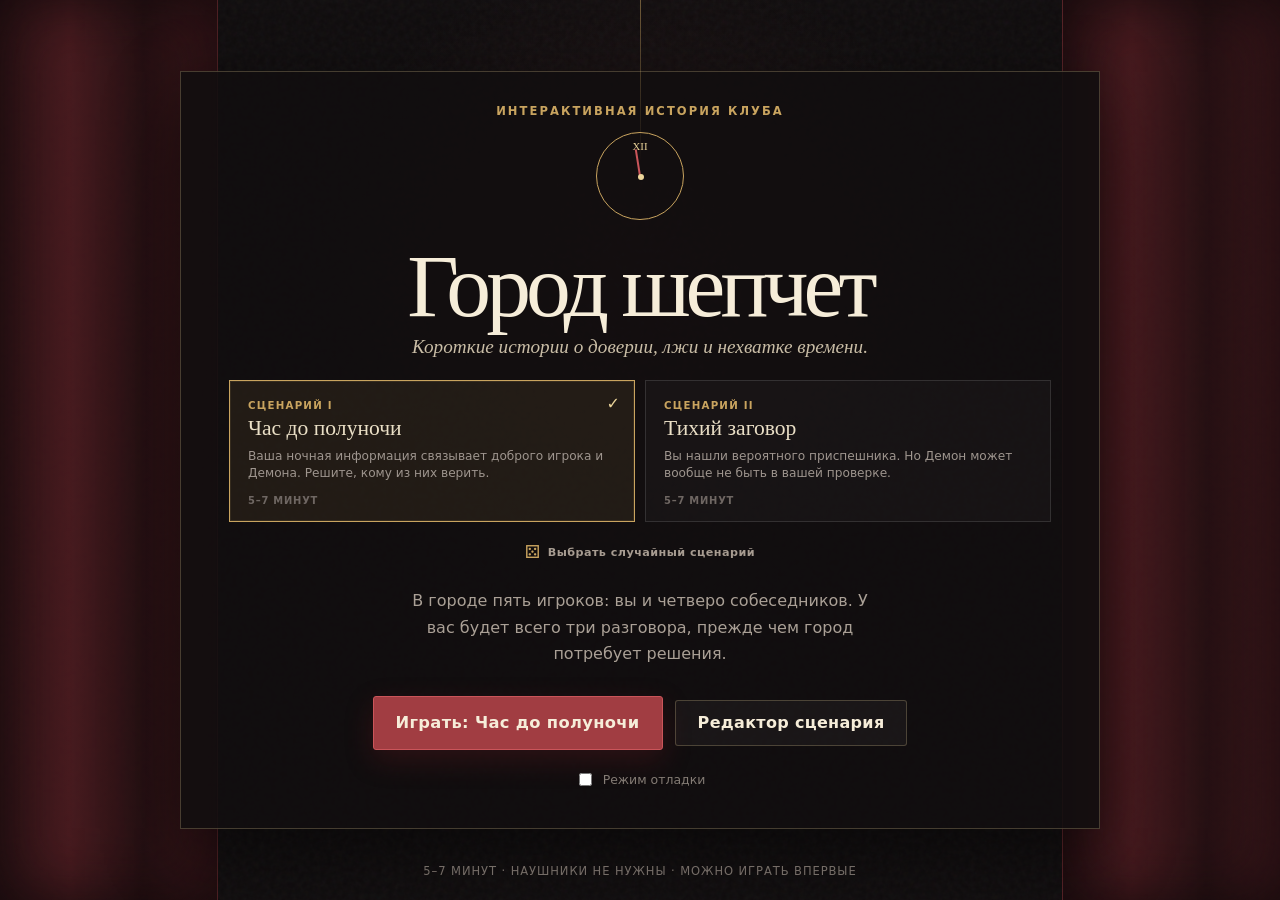
==== index.html @ f668a104 "Add files via upload" ====
<!doctype html>
<html lang="ru">
<head>
  <meta charset="utf-8">
  <meta name="viewport" content="width=device-width, initial-scale=1">
  <meta name="theme-color" content="#100d0e">
  <title>Город шепчет — интерактивные истории</title>
  <link rel="stylesheet" href="css/styles.css">
</head>
<body data-page="game">
  <main id="app" class="app-shell" aria-live="polite"></main>

  <script src="scenarios/demo.js"></script>
  <script src="scenarios/second.js"></script>
  <script src="scenarios/library.js"></script>
  <script src="js/engine.js"></script>
  <script src="js/game.js"></script>
</body>
</html>
---- css/styles.css ----
:root {
  --night: #100d0e;
  --night-soft: #191416;
  --panel: #211a1b;
  --panel-light: #2b2222;
  --paper: #eadfc6;
  --paper-dim: #c9bda6;
  --ink: #f6edd9;
  --ink-dark: #211817;
  --red: #a13d42;
  --red-bright: #ca555a;
  --gold: #c9a45f;
  --gold-pale: #ecd59a;
  --line: rgba(236, 213, 154, 0.24);
  --shadow: 0 24px 70px rgba(0, 0, 0, 0.45);
  --serif: Georgia, "Times New Roman", serif;
  --sans: Inter, ui-sans-serif, system-ui, -apple-system, BlinkMacSystemFont, "Segoe UI", sans-serif;
}

* {
  box-sizing: border-box;
}

html {
  min-width: 320px;
  background: var(--night);
}

body {
  min-width: 320px;
  min-height: 100vh;
  margin: 0;
  color: var(--ink);
  background:
    radial-gradient(circle at 50% 32%, rgba(106, 48, 49, 0.18), transparent 38%),
    var(--night);
  font-family: var(--sans);
}

button,
input,
textarea,
select {
  font: inherit;
}

button,
a {
  -webkit-tap-highlight-color: transparent;
}

button:focus-visible,
a:focus-visible,
input:focus-visible,
textarea:focus-visible,
select:focus-visible {
  outline: 3px solid var(--gold-pale);
  outline-offset: 3px;
}

.is-hidden {
  display: none !important;
}

.app-shell,
.game-frame {
  min-height: 100vh;
  min-height: 100dvh;
}

.game-frame {
  position: relative;
  isolation: isolate;
  overflow: hidden;
}

.ambient-grain {
  position: fixed;
  inset: 0;
  z-index: -1;
  opacity: 0.12;
  pointer-events: none;
  background-image: url("data:image/svg+xml,%3Csvg viewBox='0 0 180 180' xmlns='http://www.w3.org/2000/svg'%3E%3Cfilter id='n'%3E%3CfeTurbulence type='fractalNoise' baseFrequency='.9' numOctaves='3' stitchTiles='stitch'/%3E%3C/filter%3E%3Crect width='100%25' height='100%25' filter='url(%23n)' opacity='.35'/%3E%3C/svg%3E");
}

.screen {
  min-height: 100vh;
  min-height: 100dvh;
  padding: clamp(24px, 4vw, 56px);
}

h1,
h2,
h3,
h4,
p,
blockquote {
  margin-top: 0;
}

h1,
h2,
h3 {
  font-family: var(--serif);
  font-weight: 500;
}

.eyebrow {
  margin-bottom: 10px;
  color: var(--gold);
  font-size: 0.72rem;
  font-weight: 800;
  letter-spacing: 0.18em;
  line-height: 1.35;
  text-transform: uppercase;
}

.button {
  display: inline-flex;
  min-height: 46px;
  align-items: center;
  justify-content: center;
  padding: 12px 22px;
  border: 1px solid transparent;
  border-radius: 3px;
  color: var(--ink);
  background: transparent;
  cursor: pointer;
  font-weight: 750;
  letter-spacing: 0.02em;
  text-align: center;
  text-decoration: none;
  transition: transform 150ms ease, background-color 150ms ease, border-color 150ms ease;
}

.button:hover {
  transform: translateY(-2px);
}

.button--primary {
  border-color: var(--red-bright);
  background: var(--red);
  box-shadow: 0 10px 28px rgba(112, 30, 35, 0.3);
}

.button--primary:hover {
  background: #b6474c;
}

.button--secondary {
  border-color: var(--line);
  background: rgba(255, 255, 255, 0.04);
}

.button--secondary:hover,
.button--quiet:hover {
  border-color: rgba(236, 213, 154, 0.55);
  background: rgba(255, 255, 255, 0.07);
}

.button--quiet {
  border-color: rgba(255, 255, 255, 0.1);
  color: var(--paper-dim);
}

.button--large {
  min-width: 210px;
  min-height: 54px;
  font-size: 1.02rem;
}

/* Start */

.start-screen {
  position: relative;
  display: grid;
  place-items: center;
  overflow: hidden;
  text-align: center;
}

.start-screen::before {
  position: absolute;
  top: 0;
  left: 50%;
  width: 1px;
  height: 18vh;
  background: linear-gradient(var(--gold), transparent);
  content: "";
  opacity: 0.5;
}

.curtain {
  position: absolute;
  top: 0;
  bottom: 0;
  width: min(17vw, 250px);
  z-index: -1;
  background: repeating-linear-gradient(90deg, #381519 0, #551e23 32%, #2b1114 66%, #46191e 100%);
  box-shadow: inset 0 0 60px #16090b;
  opacity: 0.8;
}

.curtain--left {
  left: 0;
  border-right: 1px solid rgba(202, 85, 90, 0.25);
}

.curtain--right {
  right: 0;
  border-left: 1px solid rgba(202, 85, 90, 0.25);
}

.start-card {
  width: min(920px, calc(100vw - 48px));
  padding: 32px 48px 38px;
  border: 1px solid var(--line);
  background: rgba(18, 14, 15, 0.88);
  box-shadow: var(--shadow);
}

.start-card h1 {
  margin-bottom: 10px;
  font-size: clamp(3rem, 7vw, 6.8rem);
  line-height: 0.9;
  letter-spacing: -0.055em;
}

.scenario-selector {
  display: grid;
  margin: 22px 0 20px;
  grid-template-columns: repeat(2, minmax(0, 1fr));
  gap: 10px;
  text-align: left;
}

.scenario-option {
  position: relative;
  min-height: 142px;
  padding: 17px 18px 15px;
  border: 1px solid rgba(255, 255, 255, 0.12);
  color: var(--paper);
  background: rgba(255, 255, 255, 0.025);
  cursor: pointer;
  text-align: left;
  transition: border-color 150ms ease, background-color 150ms ease, transform 150ms ease;
}

.scenario-option:hover {
  border-color: rgba(201, 164, 95, 0.65);
  transform: translateY(-2px);
}

.scenario-option.is-selected {
  border-color: var(--gold);
  background: rgba(201, 164, 95, 0.09);
  box-shadow: inset 0 0 0 1px rgba(201, 164, 95, 0.12);
}

.scenario-option.is-selected::after {
  position: absolute;
  top: 13px;
  right: 14px;
  color: var(--gold-pale);
  content: "✓";
}

.scenario-option.is-random::before {
  position: absolute;
  top: 14px;
  right: 38px;
  color: #a99a79;
  content: "случайно";
  font-size: 0.52rem;
  font-weight: 800;
  letter-spacing: 0.08em;
  text-transform: uppercase;
}

.scenario-option > span,
.scenario-option > strong,
.scenario-option > small {
  display: block;
}

.scenario-option > span {
  margin-bottom: 5px;
  color: var(--gold);
  font-size: 0.64rem;
  font-weight: 850;
  letter-spacing: 0.12em;
  text-transform: uppercase;
}

.scenario-option > strong {
  padding-right: 22px;
  font-family: var(--serif);
  font-size: 1.35rem;
  font-weight: 500;
}

.scenario-option > p {
  margin: 7px 0 12px;
  color: #9e958e;
  font-size: 0.76rem;
  line-height: 1.4;
}

.scenario-option > small {
  color: #6f6763;
  font-size: 0.62rem;
  font-weight: 750;
  letter-spacing: 0.08em;
  text-transform: uppercase;
}

.random-scenario-button {
  display: inline-flex;
  margin: -8px auto 18px;
  align-items: center;
  gap: 7px;
  padding: 8px 11px;
  border: 0;
  color: #a79c91;
  background: transparent;
  cursor: pointer;
  font-size: 0.7rem;
  font-weight: 750;
  letter-spacing: 0.04em;
}

.random-scenario-button:hover {
  color: var(--gold-pale);
}

.random-scenario-button span {
  color: var(--gold);
  font-size: 1.1rem;
}

.clock-sigil {
  position: relative;
  display: grid;
  width: 88px;
  height: 88px;
  margin: 12px auto 26px;
  border: 1px solid var(--gold);
  border-radius: 50%;
  place-items: center;
  color: var(--gold-pale);
  font-family: var(--serif);
}

.clock-sigil span {
  position: absolute;
  top: 7px;
  left: 50%;
  transform: translateX(-50%);
  font-size: 0.68rem;
}

.clock-sigil span:last-child {
  transform: translateX(-50%);
}

.clock-sigil i {
  position: absolute;
  bottom: 43px;
  left: calc(50% - 1px);
  width: 2px;
  height: 27px;
  background: var(--red-bright);
  transform: rotate(-9deg);
  transform-origin: bottom center;
}

.clock-sigil::after {
  position: absolute;
  top: 41px;
  left: 41px;
  width: 6px;
  height: 6px;
  border-radius: 50%;
  background: var(--gold-pale);
  content: "";
}

.start-subtitle {
  margin-bottom: 18px;
  color: var(--paper-dim);
  font-family: var(--serif);
  font-size: 1.2rem;
  font-style: italic;
}

.start-premise {
  max-width: 480px;
  margin: 0 auto 28px;
  color: #aaa096;
  line-height: 1.65;
}

.start-actions,
.ending-actions {
  display: flex;
  align-items: center;
  justify-content: center;
  gap: 12px;
}

.debug-toggle {
  display: inline-flex;
  margin-top: 20px;
  align-items: center;
  gap: 8px;
  color: #847c75;
  cursor: pointer;
  font-size: 0.78rem;
}

.debug-toggle input {
  accent-color: var(--red);
}

.booth-note {
  position: absolute;
  bottom: 22px;
  margin: 0;
  color: #756d67;
  font-size: 0.72rem;
  letter-spacing: 0.08em;
  text-transform: uppercase;
}

/* Role reveal */

.role-screen {
  display: grid;
  place-items: center;
  background:
    linear-gradient(rgba(11, 9, 10, 0.62), rgba(11, 9, 10, 0.92)),
    repeating-linear-gradient(90deg, transparent 0 63px, rgba(201, 164, 95, 0.04) 64px 65px);
}

.role-card {
  position: relative;
  width: min(700px, 100%);
  padding: 34px clamp(28px, 5vw, 72px) 40px;
  border: 1px solid rgba(201, 164, 95, 0.45);
  background: #181314;
  box-shadow: var(--shadow);
  text-align: center;
}

.role-card--visual {
  width: min(1120px, 100%);
  padding: 24px;
  text-align: left;
}

.role-card__layout {
  display: grid;
}

.role-card--visual .role-card__layout {
  grid-template-columns: minmax(340px, 0.9fr) minmax(430px, 1.1fr);
  align-items: center;
  gap: clamp(24px, 4vw, 54px);
}

.role-card__copy {
  text-align: center;
}

.night-vision {
  position: relative;
  height: min(64vh, 590px);
  min-height: 500px;
  overflow: hidden;
  border: 1px solid rgba(201, 164, 95, 0.38);
  background: #8f806d;
  box-shadow: inset 0 0 42px rgba(35, 23, 17, 0.28);
}

.night-vision::after {
  position: absolute;
  inset: 0;
  z-index: 1;
  background: linear-gradient(180deg, rgba(255, 239, 211, 0.06), transparent 48%, rgba(32, 21, 17, 0.3));
  content: "";
  pointer-events: none;
}

.night-hand {
  position: absolute;
  inset: 0;
  width: 100%;
  height: 100%;
  object-fit: cover;
  object-position: center center;
  filter: saturate(0.92) contrast(1.02) brightness(1.03);
}

.shown-token {
  position: absolute;
  top: 64%;
  left: 65%;
  z-index: 3;
  display: grid;
  width: 122px;
  height: 122px;
  border: 4px solid #c8b796;
  border-radius: 50%;
  place-items: center;
  background: #d9cfb9;
  box-shadow: 0 12px 28px rgba(38, 21, 14, 0.46), 0 0 18px rgba(255, 239, 199, 0.18);
  transform: translate(-50%, -50%) rotate(-7deg);
}

.shown-token img {
  width: 94px;
  height: 94px;
  object-fit: contain;
}

.shown-token span {
  position: absolute;
  bottom: -30px;
  padding: 4px 9px;
  color: var(--gold-pale);
  background: rgba(3, 6, 9, 0.9);
  font-family: var(--serif);
  font-size: 0.78rem;
  white-space: nowrap;
}

.night-name-tags {
  position: absolute;
  right: 22px;
  bottom: 54px;
  left: 22px;
  z-index: 3;
  display: flex;
  align-items: center;
  justify-content: center;
  gap: 10px;
}

.night-name-tags span {
  min-width: 88px;
  padding: 8px 12px;
  border: 1px solid rgba(236, 213, 154, 0.52);
  color: white;
  background: rgba(4, 6, 9, 0.82);
  font-family: var(--serif);
  text-align: center;
}

.night-name-tags i {
  color: var(--red-bright);
  font-family: var(--serif);
  font-size: 1.35rem;
  font-style: normal;
}

.night-vision > p {
  position: absolute;
  right: 18px;
  bottom: 10px;
  left: 18px;
  z-index: 3;
  margin: 0;
  color: #8797a1;
  font-family: var(--serif);
  font-size: 0.75rem;
  font-style: italic;
  text-align: center;
}

.asset-credit {
  display: block;
  margin-top: 12px;
  color: #5f5b59;
  font-size: 0.58rem;
  letter-spacing: 0.04em;
  text-align: right;
}

.role-card::before,
.role-card::after {
  position: absolute;
  width: 46px;
  height: 46px;
  border-color: var(--gold);
  content: "";
  opacity: 0.65;
}

.role-card::before {
  top: 12px;
  left: 12px;
  border-top: 1px solid;
  border-left: 1px solid;
}

.role-card::after {
  right: 12px;
  bottom: 12px;
  border-right: 1px solid;
  border-bottom: 1px solid;
}

.role-icon {
  display: grid;
  width: 66px;
  height: 66px;
  margin: 0 auto 10px;
  border: 1px solid var(--gold);
  border-radius: 50%;
  place-items: center;
  color: var(--gold-pale);
  font-size: 2rem;
}

.role-icon img {
  width: 54px;
  height: 54px;
  object-fit: contain;
}

.role-prefix {
  margin: 0;
  color: #8f8580;
  font-size: 0.78rem;
  letter-spacing: 0.12em;
  text-transform: uppercase;
}

.role-card h1 {
  margin-bottom: 8px;
  font-size: clamp(2.8rem, 7vw, 5.4rem);
  line-height: 1;
}

.role-card--visual h1 {
  font-size: clamp(2.6rem, 4vw, 4.2rem);
}

.role-card--visual .role-description {
  font-size: 0.9rem;
}

.role-card--visual .night-information {
  padding: 16px 18px;
}

.team-badge {
  display: inline-block;
  margin-bottom: 16px;
  padding: 4px 12px;
  border: 1px solid rgba(94, 151, 181, 0.55);
  border-radius: 99px;
  color: #a9d7ef;
  font-size: 0.72rem;
  font-weight: 800;
  letter-spacing: 0.1em;
  text-transform: uppercase;
}

.role-description {
  max-width: 530px;
  margin: 0 auto 22px;
  color: var(--paper-dim);
  line-height: 1.55;
}

.night-information {
  margin: 0 auto 26px;
  padding: 20px 24px;
  border: 1px solid var(--line);
  background: rgba(234, 223, 198, 0.05);
}

.night-information > p:not(.eyebrow) {
  margin-bottom: 14px;
  font-family: var(--serif);
  font-size: 1.12rem;
}

.suspect-pair {
  display: flex;
  align-items: center;
  justify-content: center;
  gap: 15px;
}

.suspect-pair span {
  min-width: 120px;
  padding: 9px 16px;
  border-bottom: 1px solid var(--red-bright);
  color: white;
  font-family: var(--serif);
  font-size: 1.35rem;
}

.suspect-pair b {
  color: #736a64;
  font-size: 0.72rem;
  font-weight: 600;
  text-transform: uppercase;
}

.night-information small {
  display: block;
  margin-top: 16px;
  color: #8f8580;
  line-height: 1.4;
}

/* Portraits */

.portrait-frame {
  position: relative;
  display: block;
  overflow: hidden;
  border: 1px solid rgba(236, 213, 154, 0.35);
  background: #302426;
  box-shadow: 0 16px 36px rgba(0, 0, 0, 0.34);
}

.portrait-frame img,
.portrait-fallback {
  position: absolute;
  inset: 0;
  width: 100%;
  height: 100%;
}

.portrait-frame img {
  z-index: 1;
  object-fit: cover;
  transition: opacity 180ms ease;
}

.portrait-frame img.is-broken {
  display: none;
}

.portrait-fallback {
  display: grid;
  place-items: center;
  color: var(--gold-pale);
  font-family: var(--serif);
  font-size: 2rem;
}

/* Town */

.town-screen {
  display: flex;
  max-width: 1440px;
  margin: 0 auto;
  flex-direction: column;
  padding-top: 28px;
  padding-bottom: 22px;
}

.town-header {
  display: flex;
  min-height: 72px;
  align-items: flex-start;
  justify-content: space-between;
}

.town-header h1 {
  margin: 0;
  font-size: clamp(2rem, 4vw, 3.7rem);
  line-height: 1;
}

.conversation-counter {
  display: flex;
  align-items: center;
  gap: 10px;
  color: var(--paper-dim);
}

.conversation-counter strong {
  color: var(--gold-pale);
  font-family: var(--serif);
  font-size: 3.2rem;
  font-weight: 400;
  line-height: 1;
}

.conversation-counter span {
  font-size: 0.72rem;
  font-weight: 700;
  letter-spacing: 0.08em;
  line-height: 1.35;
  text-transform: uppercase;
}

.town-stage {
  position: relative;
  width: min(1120px, 100%);
  height: min(67vh, 570px);
  min-height: 490px;
  margin: 4px auto 0;
}

.town-table {
  position: absolute;
  top: 50%;
  left: 50%;
  display: grid;
  width: min(46vw, 500px);
  height: 210px;
  border: 2px solid rgba(201, 164, 95, 0.28);
  border-radius: 50%;
  place-items: center;
  background: #281b1c;
  box-shadow: inset 0 0 70px rgba(0, 0, 0, 0.68), 0 32px 50px rgba(0, 0, 0, 0.35);
  transform: translate(-50%, -44%);
}

.town-table::after {
  position: absolute;
  inset: 18px;
  border: 1px solid rgba(201, 164, 95, 0.15);
  border-radius: inherit;
  content: "";
}

.town-table > span {
  transform: translateY(-28px);
  color: rgba(236, 213, 154, 0.32);
  font-family: var(--serif);
  font-style: italic;
}

.town-player-seat {
  position: absolute;
  bottom: 17px;
  left: 50%;
  z-index: 2;
  display: flex;
  align-items: center;
  gap: 8px;
  padding: 6px 10px 6px 7px;
  border: 1px solid rgba(201, 164, 95, 0.32);
  border-radius: 999px;
  color: var(--paper);
  background: #1a1314;
  box-shadow: 0 6px 16px rgba(0, 0, 0, 0.28);
  transform: translateX(-50%);
}

.town-player-seat__icon {
  display: grid;
  width: 30px;
  height: 30px;
  flex: 0 0 30px;
  overflow: hidden;
  border-radius: 50%;
  place-items: center;
  background: #d8cfbb;
}

.town-player-seat__icon img {
  width: 26px;
  height: 26px;
  object-fit: contain;
}

.town-player-seat strong,
.town-player-seat small {
  display: block;
  white-space: nowrap;
}

.town-player-seat strong {
  font-family: var(--serif);
  font-size: 0.9rem;
  font-weight: 500;
}

.town-player-seat small {
  color: #9c9087;
  font-size: 0.56rem;
  letter-spacing: 0.05em;
  text-transform: uppercase;
}

.town-character {
  position: absolute;
  z-index: 2;
  display: flex;
  width: 250px;
  align-items: center;
  gap: 13px;
  padding: 9px;
  border: 1px solid transparent;
  border-radius: 4px;
  color: var(--ink);
  background: rgba(20, 15, 16, 0.86);
  cursor: pointer;
  text-align: left;
  transition: transform 150ms ease, border-color 150ms ease, background-color 150ms ease;
}

.town-character:hover {
  border-color: rgba(201, 164, 95, 0.58);
  background: #261c1e;
  transform: translateY(-4px);
}

.town-character--0 {
  top: 0;
  left: 50%;
  transform: translateX(-50%);
}

.town-character--0:hover {
  transform: translate(-50%, -4px);
}

.town-character--1 {
  top: 44%;
  left: 0;
  transform: translateY(-50%);
}

.town-character--1:hover {
  transform: translateY(calc(-50% - 4px));
}

.town-character--2 {
  top: 44%;
  right: 0;
  transform: translateY(-50%);
}

.town-character--2:hover {
  transform: translateY(calc(-50% - 4px));
}

.town-character--3 {
  bottom: 0;
  left: 50%;
  transform: translateX(-50%);
}

.town-character--3:hover {
  transform: translate(-50%, -4px);
}

.town-character:nth-of-type(n+5) {
  position: relative;
}

.portrait-frame--town {
  width: 82px;
  height: 92px;
  flex: 0 0 82px;
}

.town-character__copy {
  min-width: 0;
}

.town-character__copy strong,
.town-character__copy small,
.town-character__copy em {
  display: block;
}

.town-character__copy strong {
  margin-bottom: 4px;
  font-family: var(--serif);
  font-size: 1.45rem;
  font-weight: 500;
}

.town-character__copy small {
  overflow: hidden;
  margin-bottom: 9px;
  color: #a89e95;
  font-size: 0.72rem;
  line-height: 1.3;
  text-overflow: ellipsis;
  white-space: nowrap;
}

.spoken-status {
  color: #766d67;
  font-size: 0.66rem;
  font-style: normal;
  font-weight: 700;
  letter-spacing: 0.05em;
  text-transform: uppercase;
}

.spoken-status.is-spoken {
  color: var(--gold);
}

.choice-timer {
  position: absolute;
  top: 51%;
  left: 50%;
  z-index: 3;
  width: 190px;
  padding: 14px 16px;
  border: 1px solid rgba(201, 164, 95, 0.35);
  background: #161112;
  box-shadow: 0 12px 25px rgba(0, 0, 0, 0.38);
  transform: translate(-50%, -50%);
}

.choice-timer__top {
  display: flex;
  margin-bottom: 9px;
  align-items: baseline;
  justify-content: space-between;
}

.choice-timer__top span {
  color: #8e8580;
  font-size: 0.68rem;
  font-weight: 800;
  letter-spacing: 0.1em;
  text-transform: uppercase;
}

.choice-timer__top strong {
  color: var(--gold-pale);
  font-family: var(--serif);
  font-size: 2rem;
  font-weight: 400;
  line-height: 1;
}

.choice-timer__track {
  height: 3px;
  overflow: hidden;
  background: rgba(255, 255, 255, 0.1);
}

.choice-timer__track i {
  display: block;
  width: 100%;
  height: 100%;
  background: var(--gold);
}

.choice-timer.is-urgent {
  border-color: var(--red-bright);
  animation: urgent-pulse 700ms ease-in-out infinite alternate;
}

.choice-timer.is-urgent .choice-timer__top strong,
.choice-timer.is-urgent .choice-timer__top span {
  color: #ff8a8e;
}

.choice-timer.is-urgent .choice-timer__track i {
  background: var(--red-bright);
}

.town-hint {
  margin: 0;
  color: #756d67;
  font-size: 0.74rem;
  text-align: center;
}

/* Dialogue */

.dialogue-screen {
  display: flex;
  max-width: 1380px;
  margin: 0 auto;
  flex-direction: column;
}

.scene-header {
  display: flex;
  min-height: 44px;
  align-items: center;
  justify-content: space-between;
  border-bottom: 1px solid var(--line);
}

.scene-header .eyebrow {
  margin: 0;
}

.scene-location {
  color: #7c736d;
  font-family: var(--serif);
  font-size: 0.9rem;
  font-style: italic;
}

.dialogue-layout {
  display: grid;
  min-height: calc(100vh - 140px);
  min-height: calc(100dvh - 140px);
  grid-template-columns: minmax(320px, 0.85fr) minmax(480px, 1.15fr);
  align-items: center;
  gap: clamp(36px, 7vw, 100px);
}

.dialogue-character {
  align-self: end;
  animation: portrait-in 260ms ease-out;
}

.dialogue-character > p {
  margin: 12px 0 24px;
  color: #817872;
  font-family: var(--serif);
  font-style: italic;
  text-align: center;
}

.portrait-frame--dialogue {
  width: min(100%, 410px);
  aspect-ratio: 4 / 5;
  margin: 0 auto;
  border-bottom: 0;
}

.dialogue-panel {
  position: relative;
  padding: clamp(24px, 4vw, 48px);
  border-top: 1px solid rgba(201, 164, 95, 0.48);
  border-bottom: 1px solid rgba(201, 164, 95, 0.22);
  background: rgba(30, 24, 25, 0.68);
  animation: dialogue-in 200ms ease-out;
}

.dialogue-panel::before {
  position: absolute;
  top: -5px;
  left: 0;
  width: 9px;
  height: 9px;
  border: 1px solid var(--gold);
  background: var(--night);
  content: "";
  transform: rotate(45deg);
}

.approach-note {
  margin: -10px 0 22px;
  padding: 10px 14px;
  border-left: 2px solid var(--red-bright);
  color: var(--paper-dim);
  background: rgba(161, 61, 66, 0.1);
  font-family: var(--serif);
  font-style: italic;
  line-height: 1.45;
}

.speaker-line {
  display: flex;
  align-items: center;
  gap: 12px;
}

.speaker-line strong {
  color: var(--gold-pale);
  font-family: var(--serif);
  font-size: 1.5rem;
  font-weight: 500;
}

.speaker-line span {
  padding: 3px 8px;
  border: 1px solid rgba(255, 255, 255, 0.1);
  border-radius: 99px;
  color: #756d67;
  font-size: 0.62rem;
  letter-spacing: 0.09em;
  text-transform: uppercase;
}

.dialogue-panel blockquote {
  min-height: 90px;
  margin: 18px 0 30px;
  color: white;
  font-family: var(--serif);
  font-size: clamp(1.35rem, 2.4vw, 2rem);
  line-height: 1.42;
}

.dialogue-choices {
  display: grid;
  gap: 9px;
}

.dialogue-choice {
  display: grid;
  width: 100%;
  grid-template-columns: 34px 1fr;
  align-items: center;
  padding: 13px 16px;
  border: 1px solid rgba(255, 255, 255, 0.11);
  color: var(--paper);
  background: #181314;
  cursor: pointer;
  text-align: left;
  transition: border-color 140ms ease, transform 140ms ease, background-color 140ms ease;
}

.dialogue-choice:hover {
  border-color: var(--gold);
  background: #251c1d;
  transform: translateX(5px);
}

.dialogue-choice span {
  color: #726966;
  font-family: var(--serif);
  font-size: 0.75rem;
}

.dialogue-choice strong {
  font-size: 0.92rem;
  font-weight: 600;
  line-height: 1.4;
}

/* Events */

.event-screen {
  display: grid;
  place-items: center;
}

.event-wrap {
  width: min(760px, 100%);
  text-align: center;
}

.event-kicker {
  margin-bottom: 4px;
  color: var(--red-bright);
  font-family: var(--serif);
  font-size: 1.3rem;
  font-style: italic;
}

.event-wrap > h1 {
  margin-bottom: 30px;
  font-size: clamp(2.5rem, 6vw, 4.8rem);
  line-height: 1;
}

.event-list {
  display: grid;
  margin-bottom: 26px;
  gap: 12px;
  text-align: left;
}

.event-card {
  display: grid;
  grid-template-columns: auto 1fr;
  align-items: center;
  gap: 20px;
  padding: 18px 22px;
  border: 1px solid var(--line);
  background: rgba(33, 26, 27, 0.78);
  animation: dialogue-in 220ms ease-out;
}

.event-card p:last-child {
  margin: 0;
  color: var(--paper);
  font-family: var(--serif);
  font-size: 1.12rem;
  line-height: 1.5;
}

.event-faces {
  display: flex;
  padding-left: 16px;
}

.portrait-frame--event {
  width: 58px;
  height: 68px;
  margin-left: -16px;
  border-radius: 50% 50% 44% 44%;
}

.event-mark {
  display: grid;
  width: 56px;
  height: 56px;
  border: 1px solid var(--gold);
  border-radius: 50%;
  place-items: center;
  color: var(--gold);
}

/* Nomination */

.nomination-screen {
  max-width: 1340px;
  margin: 0 auto;
}

.nomination-header {
  margin-bottom: 24px;
  text-align: center;
}

.nomination-header h1 {
  margin-bottom: 7px;
  font-size: clamp(2.5rem, 5vw, 4.6rem);
  line-height: 1;
}

.nomination-header > p:last-child {
  color: var(--paper-dim);
}

.statement-grid {
  display: grid;
  max-width: 1080px;
  margin: 0 auto 28px;
  grid-template-columns: repeat(2, minmax(0, 1fr));
  gap: 10px;
}

.statement-card {
  display: grid;
  min-height: 114px;
  grid-template-columns: 80px 1fr;
  align-items: center;
  gap: 16px;
  padding: 12px;
  border: 1px solid rgba(255, 255, 255, 0.1);
  background: rgba(33, 26, 27, 0.72);
}

.portrait-frame--statement {
  width: 80px;
  height: 90px;
}

.statement-card strong {
  color: var(--gold-pale);
  font-family: var(--serif);
  font-size: 1.2rem;
  font-weight: 500;
}

.statement-card p {
  margin: 6px 0 0;
  color: var(--paper-dim);
  font-family: var(--serif);
  line-height: 1.4;
}

.nomination-actions {
  display: flex;
  max-width: 1080px;
  margin: 0 auto;
  justify-content: center;
  gap: 8px;
}

.nominee-button {
  min-width: 150px;
  padding: 11px 16px;
  border: 1px solid rgba(202, 85, 90, 0.5);
  color: var(--ink);
  background: rgba(161, 61, 66, 0.12);
  cursor: pointer;
  transition: border-color 140ms ease, background-color 140ms ease, transform 140ms ease;
}

.nominee-button:hover {
  border-color: var(--red-bright);
  background: var(--red);
  transform: translateY(-3px);
}

.nominee-button span,
.nominee-button strong {
  display: block;
}

.nominee-button span {
  margin-bottom: 3px;
  color: #a99090;
  font-size: 0.62rem;
  font-weight: 800;
  letter-spacing: 0.08em;
  text-transform: uppercase;
}

.nominee-button:hover span {
  color: #f0c9ca;
}

.nominee-button strong {
  font-family: var(--serif);
  font-size: 1.2rem;
  font-weight: 500;
}

.nominee-button--nobody {
  border-color: rgba(255, 255, 255, 0.14);
  background: transparent;
}

/* Ending */

.ending-screen {
  display: grid;
  place-items: center;
  text-align: center;
}

.ending-screen--victory {
  background: radial-gradient(circle at 50% 15%, rgba(201, 164, 95, 0.16), transparent 45%);
}

.ending-screen--defeat {
  background: radial-gradient(circle at 50% 15%, rgba(161, 61, 66, 0.2), transparent 45%);
}

.ending-card {
  width: min(820px, 100%);
}

.ending-symbol {
  margin-bottom: 12px;
  color: var(--gold);
  font-size: 3.3rem;
}

.ending-screen--defeat .ending-symbol,
.ending-screen--defeat .eyebrow {
  color: var(--red-bright);
}

.ending-card h1 {
  margin-bottom: 16px;
  font-size: clamp(2.8rem, 6vw, 5.5rem);
  line-height: 1;
}

.ending-copy {
  max-width: 640px;
  margin: 0 auto 12px;
  color: var(--paper);
  font-family: var(--serif);
  font-size: 1.25rem;
  line-height: 1.5;
}

.ending-epilogue {
  color: #8d847d;
  font-family: var(--serif);
  font-style: italic;
}

.route-summary {
  margin: 20px auto;
  color: var(--paper-dim);
  font-size: 0.78rem;
}

.route-summary span {
  display: block;
  margin-bottom: 5px;
  color: #756d67;
  font-size: 0.6rem;
  font-weight: 800;
  letter-spacing: 0.12em;
  text-transform: uppercase;
}

.role-reveal {
  max-width: 760px;
  margin: 22px auto 25px;
  padding: 16px 20px;
  border-top: 1px solid var(--line);
  border-bottom: 1px solid var(--line);
}

.role-reveal ul {
  display: grid;
  margin: 0;
  padding: 0;
  grid-template-columns: repeat(5, 1fr);
  list-style: none;
}

.role-reveal li {
  position: relative;
  padding: 4px 10px;
  border-right: 1px solid rgba(255, 255, 255, 0.08);
}

.role-reveal li.role-reveal__player {
  background: rgba(201, 164, 95, 0.07);
}

.role-reveal-icon {
  width: 42px;
  height: 42px;
  margin: 0 auto 4px;
  object-fit: contain;
}

.role-reveal li:last-child {
  border: 0;
}

.role-reveal span,
.role-reveal strong,
.role-reveal small {
  display: block;
}

.role-reveal span {
  color: #978d85;
  font-size: 0.7rem;
}

.role-reveal strong {
  margin: 3px 0;
  color: #b8deef;
  font-family: var(--serif);
  font-weight: 500;
}

.role-reveal li.is-evil strong,
.role-reveal li.is-evil small {
  color: #e88689;
}

.role-reveal small {
  color: #6d98ac;
  font-size: 0.6rem;
  font-weight: 800;
  letter-spacing: 0.08em;
  text-transform: uppercase;
}

/* Debug and preview */

.debug-panel {
  position: fixed;
  right: 12px;
  bottom: 12px;
  z-index: 50;
  width: min(420px, calc(100vw - 24px));
  max-height: 70vh;
  overflow: auto;
  border: 1px solid #466878;
  color: #d4edf8;
  background: rgba(8, 17, 22, 0.96);
  box-shadow: 0 14px 40px rgba(0, 0, 0, 0.45);
  font-size: 0.72rem;
}

.debug-panel summary {
  padding: 10px 13px;
  cursor: pointer;
  font-weight: 800;
  letter-spacing: 0.08em;
  text-transform: uppercase;
}

.debug-panel pre {
  margin: 0;
  padding: 0 13px 14px;
  overflow: auto;
  white-space: pre-wrap;
}

.preview-ribbon {
  position: fixed;
  top: 0;
  right: 0;
  z-index: 45;
  padding: 7px 12px;
  color: #160f10;
  background: var(--gold-pale);
  font-size: 0.65rem;
  font-weight: 900;
  letter-spacing: 0.08em;
  text-transform: uppercase;
}

.preview-exit {
  position: fixed;
  top: 12px;
  left: 12px;
  z-index: 45;
  background: rgba(16, 13, 14, 0.92);
}

.fatal-error,
.error-card {
  width: min(620px, calc(100% - 40px));
  margin: 10vh auto;
  padding: 30px;
  border: 1px solid var(--red);
  background: var(--panel);
  text-align: center;
}

/* Editor */

.editor-app {
  min-height: 100vh;
  color: #efe7d7;
  background: #121011;
}

.editor-shell {
  min-height: 100vh;
}

.editor-toolbar {
  position: sticky;
  top: 0;
  z-index: 20;
  display: flex;
  min-height: 92px;
  align-items: center;
  justify-content: space-between;
  gap: 24px;
  padding: 16px clamp(20px, 3vw, 44px);
  border-bottom: 1px solid var(--line);
  background: rgba(18, 16, 17, 0.96);
  backdrop-filter: blur(12px);
}

.editor-toolbar h1 {
  margin: 0;
  font-size: 1.8rem;
}

.editor-toolbar .eyebrow {
  margin-bottom: 3px;
}

.editor-toolbar__actions {
  display: flex;
  flex-wrap: wrap;
  justify-content: flex-end;
  gap: 8px;
}

.editor-library-picker {
  display: grid;
  min-width: 190px;
  gap: 3px;
}

.editor-library-picker span {
  color: #746d68;
  font-size: 0.58rem;
  font-weight: 800;
  letter-spacing: 0.08em;
  text-transform: uppercase;
}

.editor-library-picker select {
  min-height: 42px;
  padding: 8px 30px 8px 10px;
  border: 1px solid rgba(201, 164, 95, 0.28);
  color: var(--paper);
  background: #100d0e;
}

.validation-badge {
  display: inline-flex;
  min-height: 42px;
  align-items: center;
  padding: 0 11px;
  border: 1px solid rgba(96, 151, 113, 0.35);
  color: #9dceb0;
  background: rgba(50, 102, 67, 0.1);
  font-size: 0.64rem;
  font-weight: 800;
  letter-spacing: 0.04em;
  white-space: nowrap;
}

.validation-badge.has-errors {
  border-color: rgba(202, 85, 90, 0.55);
  color: #f39497;
  background: rgba(161, 61, 66, 0.12);
}

.editor-workspace {
  display: grid;
  min-height: calc(100vh - 92px);
  grid-template-columns: 240px minmax(0, 1fr);
}

.editor-tabs {
  position: sticky;
  top: 92px;
  height: calc(100vh - 92px);
  padding: 28px 16px;
  border-right: 1px solid var(--line);
  background: #171314;
}

.editor-tabs > button {
  display: grid;
  width: 100%;
  grid-template-columns: 32px 1fr;
  padding: 13px 12px;
  border: 0;
  border-left: 2px solid transparent;
  color: #968d86;
  background: transparent;
  cursor: pointer;
  text-align: left;
}

.editor-tabs > button:hover {
  color: var(--paper);
  background: rgba(255, 255, 255, 0.03);
}

.editor-tabs > button.is-active {
  border-left-color: var(--gold);
  color: white;
  background: rgba(201, 164, 95, 0.08);
}

.editor-tabs > button span {
  color: #5f5854;
  font-family: var(--serif);
  font-size: 0.75rem;
}

.editor-tip {
  position: absolute;
  right: 18px;
  bottom: 24px;
  left: 18px;
  padding-top: 16px;
  border-top: 1px solid var(--line);
  color: #746d68;
  font-size: 0.72rem;
  line-height: 1.45;
}

.editor-tip strong {
  display: block;
  color: #968d86;
}

.editor-tip p {
  margin: 5px 0 0;
}

.editor-content {
  width: min(1060px, 100%);
  padding: 34px clamp(24px, 4vw, 58px) 80px;
}

.editor-section-header {
  display: flex;
  margin-bottom: 26px;
  align-items: flex-end;
  justify-content: space-between;
  gap: 20px;
}

.editor-section-header h2 {
  margin-bottom: 6px;
  font-size: clamp(2rem, 4vw, 3.2rem);
}

.editor-section-header > div > p:last-child {
  max-width: 660px;
  margin: 0;
  color: #8e8580;
  line-height: 1.5;
}

.editor-stack {
  display: grid;
  gap: 16px;
}

.editor-card {
  margin-bottom: 16px;
  padding: 24px;
  border: 1px solid rgba(255, 255, 255, 0.09);
  background: #1b1718;
}

.editor-card > h3,
.card-title-row h3,
.subsection-title h3,
.subsection-title h4 {
  margin-bottom: 17px;
  color: var(--paper);
  font-family: var(--serif);
  font-weight: 500;
}

.card-title-row {
  display: flex;
  align-items: flex-start;
  justify-content: space-between;
  gap: 14px;
}

.card-title-row h3 {
  display: inline-block;
  margin: 0 0 18px 10px;
  font-size: 1.45rem;
}

.id-chip {
  display: inline-block;
  padding: 3px 7px;
  border: 1px solid rgba(201, 164, 95, 0.25);
  border-radius: 99px;
  color: var(--gold);
  font: 0.66rem/1.2 ui-monospace, SFMono-Regular, Consolas, monospace;
}

.form-grid {
  display: grid;
  grid-template-columns: repeat(2, minmax(0, 1fr));
  gap: 17px 18px;
}

.field {
  display: grid;
  align-content: start;
  gap: 7px;
}

.field--wide {
  grid-column: 1 / -1;
}

.field > span,
.check-field > span {
  color: #b5aaa0;
  font-size: 0.72rem;
  font-weight: 750;
  letter-spacing: 0.04em;
}

.field input,
.field textarea,
.field select,
.sprite-row input,
.sprite-row select,
.effect-row input,
.effect-row select,
.dialogue-editor-nav select,
.choice-editor input,
.choice-editor textarea,
.choice-editor select {
  width: 100%;
  min-height: 42px;
  padding: 9px 11px;
  border: 1px solid rgba(255, 255, 255, 0.12);
  border-radius: 2px;
  color: #f3ebdc;
  background: #100d0e;
}

.field textarea,
.choice-editor textarea {
  resize: vertical;
  line-height: 1.5;
}

.field small {
  color: #716a65;
  font-size: 0.68rem;
  line-height: 1.4;
}

.field textarea.is-invalid,
.choice-editor textarea.is-invalid {
  border-color: var(--red-bright);
}

.check-field {
  display: flex;
  min-height: 42px;
  align-items: center;
  gap: 9px;
  align-self: end;
}

.check-field input {
  width: 17px;
  height: 17px;
  accent-color: var(--red);
}

.subsection-title {
  display: flex;
  margin-top: 22px;
  align-items: center;
  justify-content: space-between;
  gap: 12px;
}

.subsection-title h3,
.subsection-title h4 {
  margin: 0;
}

.text-button,
.icon-button {
  border: 0;
  color: var(--gold);
  background: transparent;
  cursor: pointer;
}

.text-button:hover {
  color: var(--gold-pale);
}

.icon-button {
  display: grid;
  width: 32px;
  height: 32px;
  border: 1px solid rgba(255, 255, 255, 0.1);
  place-items: center;
  color: #a69b93;
  font-size: 1.2rem;
}

.icon-button:hover,
.icon-button.danger:hover {
  border-color: var(--red-bright);
  color: #ff8589;
}

.danger-text {
  color: #cc6d70;
}

.sprite-list {
  display: grid;
  margin-top: 14px;
  gap: 8px;
}

.sprite-row {
  display: grid;
  grid-template-columns: 110px minmax(0, 1fr) auto;
  align-items: center;
  gap: 9px;
}

.sprite-row strong {
  color: #8f8580;
  font: 0.72rem ui-monospace, SFMono-Regular, Consolas, monospace;
}

.file-button {
  position: relative;
  display: grid;
  min-height: 42px;
  padding: 0 13px;
  border: 1px solid rgba(201, 164, 95, 0.3);
  place-items: center;
  color: var(--gold-pale);
  cursor: pointer;
  font-size: 0.72rem;
  font-weight: 750;
  overflow: hidden;
}

.file-button input {
  position: absolute;
  width: 1px;
  height: 1px;
  opacity: 0;
}

.dialogue-editor-nav {
  display: grid;
  margin-bottom: 16px;
  grid-template-columns: 1fr 1.3fr 1.3fr auto;
  align-items: end;
  gap: 10px;
}

.node-editor {
  border-top-color: rgba(201, 164, 95, 0.42);
}

.choice-list {
  display: grid;
  margin-top: 14px;
  gap: 12px;
}

.choice-editor {
  padding: 17px;
  border: 1px solid rgba(255, 255, 255, 0.09);
  background: #151112;
}

.choice-editor h4 {
  margin: 0 0 12px;
  color: var(--gold-pale);
  font-family: var(--serif);
}

.effect-list {
  display: grid;
  margin-top: 10px;
  gap: 7px;
}

.effect-row {
  display: grid;
  grid-template-columns: 115px 1fr 1fr auto;
  gap: 7px;
}

.empty-note {
  margin: 10px 0;
  color: #6f6763;
  font-family: var(--serif);
  font-style: italic;
}

.graph-toolbar {
  display: flex;
  margin-bottom: 14px;
  align-items: end;
  justify-content: space-between;
  gap: 18px;
}

.graph-toolbar .field {
  width: min(320px, 100%);
}

.graph-legend {
  display: flex;
  padding-bottom: 10px;
  gap: 14px;
  color: #837a74;
  font-size: 0.65rem;
}

.graph-legend span::before {
  display: inline-block;
  width: 8px;
  height: 8px;
  margin-right: 6px;
  border: 1px solid currentColor;
  content: "";
}

.legend-start {
  color: var(--gold);
}

.legend-broken {
  color: var(--red-bright);
}

.legend-orphan {
  color: #77706c;
}

.validation-summary {
  display: flex;
  margin-bottom: 14px;
  align-items: baseline;
  gap: 12px;
  padding: 12px 15px;
  border-left: 3px solid #5a9a6d;
  color: #a9d8b7;
  background: rgba(56, 117, 75, 0.11);
}

.validation-summary.has-errors {
  border-left-color: var(--red-bright);
  color: #ef9a9d;
  background: rgba(161, 61, 66, 0.1);
}

.validation-summary span {
  color: #958b84;
  font-size: 0.78rem;
}

.graph-scroll {
  max-width: 100%;
  overflow: auto;
  border: 1px solid rgba(255, 255, 255, 0.09);
  background:
    linear-gradient(rgba(201, 164, 95, 0.035) 1px, transparent 1px),
    linear-gradient(90deg, rgba(201, 164, 95, 0.035) 1px, transparent 1px),
    #111010;
  background-size: 24px 24px;
}

.graph-surface {
  position: relative;
  width: max-content;
  min-width: 100%;
  min-height: 390px;
  padding: 28px;
}

.graph-links {
  position: absolute;
  inset: 0;
  z-index: 0;
  overflow: visible;
  pointer-events: none;
}

.graph-links marker path {
  fill: #9c814f;
}

.graph-link {
  fill: none;
  stroke: #9c814f;
  stroke-width: 1.4;
  opacity: 0.72;
}

.graph-columns {
  position: relative;
  z-index: 1;
  display: flex;
  align-items: flex-start;
  gap: 82px;
}

.graph-column {
  display: grid;
  width: 270px;
  flex: 0 0 270px;
  gap: 16px;
}

.graph-column > p {
  margin: 0;
  color: #6d6662;
  font-size: 0.62rem;
  font-weight: 800;
  letter-spacing: 0.1em;
  text-transform: uppercase;
}

.graph-node {
  position: relative;
  display: block;
  width: 100%;
  padding: 14px;
  border: 1px solid rgba(255, 255, 255, 0.13);
  color: var(--paper);
  background: #1c1819;
  box-shadow: 0 10px 24px rgba(0, 0, 0, 0.28);
  cursor: pointer;
  text-align: left;
}

.graph-node:hover {
  border-color: var(--gold);
  transform: translateY(-2px);
}

.graph-node.is-start {
  border-color: rgba(201, 164, 95, 0.72);
}

.graph-node.is-unreachable {
  border-style: dashed;
  opacity: 0.65;
}

.graph-node.is-broken {
  border-color: var(--red-bright);
}

.graph-node__flags {
  display: block;
  min-height: 15px;
  margin-bottom: 4px;
  color: var(--gold);
  font-size: 0.56rem;
  font-weight: 900;
  letter-spacing: 0.08em;
}

.graph-node.is-broken .graph-node__flags {
  color: var(--red-bright);
}

.graph-node > strong {
  display: block;
  overflow: hidden;
  margin-bottom: 7px;
  color: white;
  font: 0.82rem ui-monospace, SFMono-Regular, Consolas, monospace;
  text-overflow: ellipsis;
  white-space: nowrap;
}

.graph-node > p {
  display: -webkit-box;
  overflow: hidden;
  margin-bottom: 11px;
  color: #aaa099;
  font-family: var(--serif);
  font-size: 0.8rem;
  line-height: 1.4;
  -webkit-box-orient: vertical;
  -webkit-line-clamp: 3;
}

.graph-node ul {
  display: grid;
  margin: 0;
  padding: 0;
  gap: 5px;
  list-style: none;
}

.graph-node li {
  padding-top: 5px;
  border-top: 1px solid rgba(255, 255, 255, 0.06);
}

.graph-node li span,
.graph-node li b {
  display: block;
  overflow: hidden;
  text-overflow: ellipsis;
  white-space: nowrap;
}

.graph-node li span {
  color: #887f79;
  font-size: 0.65rem;
}

.graph-node li b {
  margin-top: 2px;
  color: #b89b62;
  font: 0.6rem ui-monospace, SFMono-Regular, Consolas, monospace;
}

.graph-node li.is-broken b {
  color: #ef777b;
}

.validation-details {
  margin-top: 14px;
  border: 1px solid rgba(255, 255, 255, 0.09);
  background: #171415;
}

.validation-details summary {
  padding: 13px 15px;
  color: #a69b93;
  cursor: pointer;
  font-size: 0.75rem;
  font-weight: 800;
}

.validation-list {
  display: grid;
  margin: 0;
  padding: 0 15px 15px;
  gap: 7px;
  list-style: none;
}

.validation-list li {
  display: grid;
  grid-template-columns: 86px 1fr auto;
  align-items: center;
  gap: 10px;
  padding: 9px 11px;
  border-left: 2px solid #6f6864;
  color: #aaa099;
  background: rgba(255, 255, 255, 0.025);
  font-size: 0.72rem;
}

.validation-list li.is-error {
  border-left-color: var(--red-bright);
}

.validation-list li.is-warning {
  border-left-color: var(--gold);
}

.validation-list li.is-clean {
  border-left-color: #5a9a6d;
}

.validation-list li strong {
  color: var(--paper);
  text-transform: uppercase;
}

.validation-list li button {
  border: 0;
  color: var(--gold);
  background: transparent;
  cursor: pointer;
  font-size: 0.68rem;
}

.json-editor {
  width: 100%;
  min-height: 68vh;
  padding: 18px;
  border: 1px solid rgba(201, 164, 95, 0.25);
  color: #d9e8dc;
  background: #0b1010;
  font: 0.78rem/1.55 ui-monospace, SFMono-Regular, Consolas, monospace;
  resize: vertical;
  tab-size: 2;
}

.json-help {
  display: flex;
  margin-bottom: 12px;
  flex-wrap: wrap;
  gap: 6px;
}

.json-help code {
  padding: 4px 8px;
  border: 1px solid rgba(255, 255, 255, 0.08);
  color: #91b4a2;
  background: #101616;
  font-size: 0.7rem;
}

.editor-toast {
  position: fixed;
  right: 20px;
  bottom: 20px;
  z-index: 60;
  max-width: 420px;
  padding: 12px 16px;
  border: 1px solid #618d72;
  color: #cdebd8;
  background: #17231b;
  box-shadow: var(--shadow);
  opacity: 0;
  pointer-events: none;
  transform: translateY(8px);
  transition: opacity 150ms ease, transform 150ms ease;
}

.editor-toast.is-visible {
  opacity: 1;
  transform: translateY(0);
}

.editor-toast.is-error {
  border-color: var(--red-bright);
  color: #ffd0d1;
  background: #31191b;
}

@keyframes urgent-pulse {
  from { box-shadow: 0 0 0 rgba(202, 85, 90, 0); }
  to { box-shadow: 0 0 24px rgba(202, 85, 90, 0.32); }
}

@keyframes portrait-in {
  from { opacity: 0; transform: translateY(14px); }
  to { opacity: 1; transform: translateY(0); }
}

@keyframes dialogue-in {
  from { opacity: 0; transform: translateX(12px); }
  to { opacity: 1; transform: translateX(0); }
}

@media (max-width: 900px) {
  .role-card--visual .role-card__layout {
    grid-template-columns: 1fr;
  }

  .night-vision {
    display: none;
  }

  .asset-credit {
    text-align: center;
  }

  .town-stage {
    height: auto;
    min-height: 0;
    padding: 18px 0;
  }

  .town-table {
    display: none;
  }

  .town-character,
  .town-character--0,
  .town-character--1,
  .town-character--2,
  .town-character--3 {
    position: relative;
    top: auto;
    right: auto;
    bottom: auto;
    left: auto;
    display: inline-flex;
    width: calc(50% - 8px);
    margin: 4px 2px;
    transform: none;
  }

  .town-character:hover,
  .town-character--0:hover,
  .town-character--1:hover,
  .town-character--2:hover,
  .town-character--3:hover {
    transform: translateY(-3px);
  }

  .choice-timer {
    position: relative;
    top: auto;
    left: auto;
    width: calc(100% - 8px);
    margin: 12px 4px 0;
    transform: none;
  }

  .dialogue-layout {
    grid-template-columns: 0.7fr 1.3fr;
    gap: 20px;
  }

  .nomination-actions {
    flex-wrap: wrap;
  }

  .editor-toolbar {
    position: relative;
    align-items: flex-start;
  }

  .validation-badge {
    display: none;
  }

  .editor-workspace {
    grid-template-columns: 1fr;
  }

  .editor-tabs {
    position: relative;
    top: auto;
    display: flex;
    height: auto;
    padding: 8px 16px;
    overflow-x: auto;
    border-right: 0;
    border-bottom: 1px solid var(--line);
  }

  .editor-tabs > button {
    min-width: max-content;
  }

  .editor-tip {
    display: none;
  }

  .dialogue-editor-nav {
    grid-template-columns: 1fr 1fr;
  }
}

@media (max-width: 680px) {
  .screen {
    padding: 22px 16px;
  }

  .start-card {
    padding: 28px 20px 32px;
  }

  .scenario-selector {
    grid-template-columns: 1fr;
  }

  .start-actions,
  .ending-actions {
    flex-direction: column;
  }

  .start-actions .button,
  .ending-actions .button {
    width: 100%;
  }

  .curtain {
    width: 9vw;
  }

  .town-header {
    gap: 12px;
  }

  .town-character,
  .town-character--0,
  .town-character--1,
  .town-character--2,
  .town-character--3 {
    width: 100%;
    margin: 4px 0;
  }

  .dialogue-layout {
    display: flex;
    padding-top: 18px;
    flex-direction: column;
    gap: 0;
  }

  .dialogue-character {
    width: 100%;
    align-self: auto;
  }

  .portrait-frame--dialogue {
    width: 150px;
    aspect-ratio: 1;
    border-radius: 50%;
  }

  .dialogue-character > p {
    margin-bottom: 12px;
  }

  .dialogue-panel {
    width: 100%;
    padding: 22px 16px;
  }

  .dialogue-panel blockquote {
    min-height: 0;
    font-size: 1.25rem;
  }

  .statement-grid,
  .form-grid {
    grid-template-columns: 1fr;
  }

  .field--wide {
    grid-column: auto;
  }

  .role-reveal ul {
    grid-template-columns: repeat(2, 1fr);
    gap: 12px;
  }

  .editor-toolbar {
    display: block;
  }

  .editor-toolbar__actions {
    margin-top: 13px;
    justify-content: flex-start;
  }

  .editor-content {
    padding: 25px 16px 60px;
  }

  .editor-section-header {
    display: block;
  }

  .editor-section-header > .button {
    margin-top: 14px;
  }

  .dialogue-editor-nav,
  .effect-row,
  .sprite-row {
    grid-template-columns: 1fr;
  }
}

@media (prefers-reduced-motion: reduce) {
  *,
  *::before,
  *::after {
    scroll-behavior: auto !important;
    animation-duration: 0.01ms !important;
    animation-iteration-count: 1 !important;
    transition-duration: 0.01ms !important;
  }
}
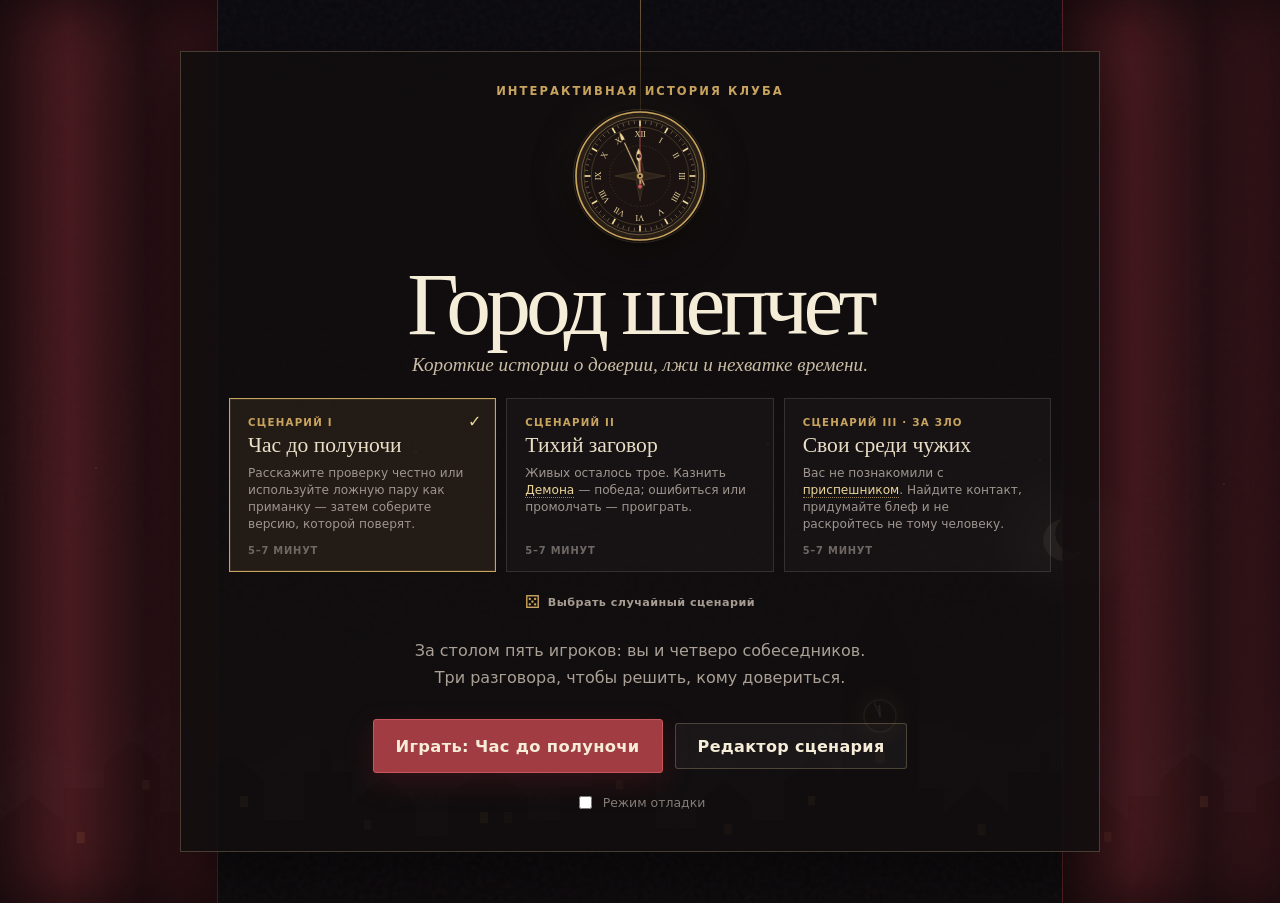
==== commit 0bbb7e22: "Replace project with current local version" ====
--- a/index.html
+++ b/index.html
@@ -12,7 +12,9 @@
 
   <script src="scenarios/demo.js"></script>
   <script src="scenarios/second.js"></script>
+  <script src="scenarios/third.js"></script>
   <script src="scenarios/library.js"></script>
+  <script src="js/roles.js"></script>
   <script src="js/engine.js"></script>
   <script src="js/game.js"></script>
 </body>
--- a/css/styles.css
+++ b/css/styles.css
@@ -74,6 +74,18 @@
   overflow: hidden;
 }
 
+/* Night town behind every screen: a faint sky glow above, the skyline along the bottom. */
+.night-backdrop {
+  position: fixed;
+  inset: 0;
+  z-index: -2;
+  pointer-events: none;
+  background:
+    url("../assets/backdrop/night-town.svg") center bottom / max(100%, 1100px) auto no-repeat,
+    linear-gradient(180deg, #0c0a10 0%, #120d13 55%, #1a1117 100%);
+  opacity: 0.9;
+}
+
 .ambient-grain {
   position: fixed;
   inset: 0;
@@ -229,13 +241,15 @@
 .scenario-selector {
   display: grid;
   margin: 22px 0 20px;
-  grid-template-columns: repeat(2, minmax(0, 1fr));
+  grid-template-columns: repeat(3, minmax(0, 1fr));
   gap: 10px;
   text-align: left;
 }
 
 .scenario-option {
   position: relative;
+  display: flex;
+  flex-direction: column;
   min-height: 142px;
   padding: 17px 18px 15px;
   border: 1px solid rgba(255, 255, 255, 0.12);
@@ -307,6 +321,7 @@
 }
 
 .scenario-option > small {
+  margin-top: auto;
   color: #6f6763;
   font-size: 0.62rem;
   font-weight: 750;
@@ -334,55 +349,173 @@
 }
 
 .random-scenario-button span {
+  display: inline-block;
   color: var(--gold);
   font-size: 1.1rem;
 }
 
+.random-scenario-button.is-rolling span {
+  animation: dice-roll 420ms linear infinite;
+}
+
+/* The roll: cards light up in turn, the selection tick hides until the draw lands. */
+.scenario-selector.is-rolling .scenario-option.is-selected {
+  border-color: rgba(255, 255, 255, 0.12);
+  background: rgba(255, 255, 255, 0.025);
+  box-shadow: none;
+}
+
+.scenario-selector.is-rolling .scenario-option::before,
+.scenario-selector.is-rolling .scenario-option::after {
+  visibility: hidden;
+}
+
+.scenario-selector .scenario-option.is-roll-hit {
+  border-color: var(--gold-pale);
+  background: rgba(201, 164, 95, 0.14);
+  transition: none;
+}
+
+.scenario-option.is-landed {
+  animation: scenario-landed 650ms ease-out;
+}
+
+/* Short laptop screens: keep «Играть» above the fold. */
+@media (min-width: 761px) and (max-height: 820px) {
+  .start-card {
+    padding-top: 22px;
+    padding-bottom: 26px;
+  }
+
+  .start-card .clock-sigil {
+    width: 88px;
+    height: 88px;
+    margin: 4px auto 12px;
+  }
+
+  .start-card h1 {
+    font-size: clamp(2.6rem, 9vh, 5rem);
+  }
+
+  .scenario-selector {
+    margin: 16px 0 14px;
+  }
+
+  .start-card .start-premise {
+    margin-bottom: 14px;
+  }
+}
+
+@keyframes dice-roll {
+  to { transform: rotate(360deg); }
+}
+
+@keyframes scenario-landed {
+  0% { box-shadow: 0 0 0 0 rgba(236, 213, 154, 0.75); transform: scale(1.035); }
+  100% { box-shadow: 0 0 0 14px rgba(236, 213, 154, 0); transform: scale(1); }
+}
+
 .clock-sigil {
   position: relative;
-  display: grid;
-  width: 88px;
-  height: 88px;
-  margin: 12px auto 26px;
-  border: 1px solid var(--gold);
+  width: 132px;
+  height: 132px;
+  margin: 8px auto 22px;
   border-radius: 50%;
-  place-items: center;
-  color: var(--gold-pale);
-  font-family: var(--serif);
-}
-
-.clock-sigil span {
-  position: absolute;
-  top: 7px;
-  left: 50%;
-  transform: translateX(-50%);
-  font-size: 0.68rem;
-}
-
-.clock-sigil span:last-child {
-  transform: translateX(-50%);
-}
-
-.clock-sigil i {
-  position: absolute;
-  bottom: 43px;
-  left: calc(50% - 1px);
-  width: 2px;
-  height: 27px;
-  background: var(--red-bright);
-  transform: rotate(-9deg);
-  transform-origin: bottom center;
-}
-
-.clock-sigil::after {
-  position: absolute;
-  top: 41px;
-  left: 41px;
-  width: 6px;
-  height: 6px;
-  border-radius: 50%;
-  background: var(--gold-pale);
-  content: "";
+  box-shadow: 0 0 0 1px rgba(201, 164, 95, 0.18), 0 14px 38px rgba(0, 0, 0, 0.55), 0 0 60px rgba(201, 164, 95, 0.08);
+}
+
+.clock-sigil svg {
+  display: block;
+  width: 100%;
+  height: 100%;
+  overflow: visible;
+}
+
+.clock-face__bezel {
+  fill: #2a1f14;
+  stroke: var(--gold);
+  stroke-width: 2.5;
+}
+
+.clock-face__dial {
+  fill: #1a1312;
+  stroke: rgba(236, 213, 154, 0.55);
+  stroke-width: 1;
+}
+
+.clock-face__ring {
+  fill: none;
+  stroke: rgba(201, 164, 95, 0.45);
+  stroke-width: 0.8;
+}
+
+.clock-face__tick {
+  stroke: rgba(236, 213, 154, 0.55);
+  stroke-width: 1;
+}
+
+.clock-face__hour-tick {
+  stroke: var(--gold-pale);
+  stroke-width: 2.6;
+}
+
+.clock-face__numerals text {
+  fill: var(--gold-pale);
+  font-family: var(--serif);
+  font-size: 13px;
+  letter-spacing: -0.04em;
+  dominant-baseline: central;
+  text-anchor: middle;
+}
+
+.clock-face__inner {
+  fill: none;
+  stroke: rgba(201, 164, 95, 0.28);
+  stroke-dasharray: 2 3;
+}
+
+.clock-face__rose {
+  fill: rgba(201, 164, 95, 0.1);
+  stroke: rgba(201, 164, 95, 0.3);
+  stroke-width: 0.8;
+}
+
+.clock-face__hand path {
+  fill: var(--gold-pale);
+  stroke: #4a3620;
+  stroke-width: 0.8;
+}
+
+.clock-face__cut {
+  fill: #1a1312;
+}
+
+.clock-face__second {
+  transform-origin: 100px 100px;
+  animation: clock-second 60s steps(60) infinite;
+}
+
+.clock-face__second line {
+  stroke: var(--red-bright);
+  stroke-width: 1.2;
+}
+
+.clock-face__second circle,
+.clock-face__boss {
+  fill: var(--red-bright);
+}
+
+.clock-face__boss {
+  fill: var(--gold);
+  stroke: #4a3620;
+}
+
+.clock-face__pin {
+  fill: #1a1312;
+}
+
+@keyframes clock-second {
+  to { transform: rotate(360deg); }
 }
 
 .start-subtitle {
@@ -422,16 +555,6 @@
   accent-color: var(--red);
 }
 
-.booth-note {
-  position: absolute;
-  bottom: 22px;
-  margin: 0;
-  color: #756d67;
-  font-size: 0.72rem;
-  letter-spacing: 0.08em;
-  text-transform: uppercase;
-}
-
 /* Role reveal */
 
 .role-screen {
@@ -473,20 +596,32 @@
 }
 
 .night-vision {
+  position: sticky;
+  top: 24px;
+  display: grid;
+  align-self: start;
+  gap: 10px;
+  padding: 12px;
+  border: 1px solid rgba(201, 164, 95, 0.38);
+  background: #f3f1ec;
+  box-shadow: inset 0 0 42px rgba(60, 46, 32, 0.12), var(--shadow);
+}
+
+/* The photo and its tokens share one box locked to the photo's own proportions,
+   so percentage coordinates always land on the same point of the palm. */
+.night-photo {
   position: relative;
-  height: min(64vh, 590px);
-  min-height: 500px;
+  width: 100%;
+  aspect-ratio: 3 / 2;
   overflow: hidden;
-  border: 1px solid rgba(201, 164, 95, 0.38);
-  background: #8f806d;
-  box-shadow: inset 0 0 42px rgba(35, 23, 17, 0.28);
-}
-
-.night-vision::after {
+  container-type: inline-size;
+}
+
+.night-photo::after {
   position: absolute;
   inset: 0;
   z-index: 1;
-  background: linear-gradient(180deg, rgba(255, 239, 211, 0.06), transparent 48%, rgba(32, 21, 17, 0.3));
+  background: radial-gradient(ellipse at 50% 42%, transparent 55%, rgba(58, 42, 28, 0.14));
   content: "";
   pointer-events: none;
 }
@@ -496,34 +631,33 @@
   inset: 0;
   width: 100%;
   height: 100%;
-  object-fit: cover;
-  object-position: center center;
-  filter: saturate(0.92) contrast(1.02) brightness(1.03);
+  object-fit: fill;
 }
 
 .shown-token {
   position: absolute;
-  top: 64%;
-  left: 65%;
+  top: 37.1%;
+  left: 50.6%;
   z-index: 3;
   display: grid;
-  width: 122px;
-  height: 122px;
-  border: 4px solid #c8b796;
+  width: 16.5%;
+  aspect-ratio: 1;
+  border: 0.55cqw solid #c8b796;
   border-radius: 50%;
   place-items: center;
-  background: #d9cfb9;
-  box-shadow: 0 12px 28px rgba(38, 21, 14, 0.46), 0 0 18px rgba(255, 239, 199, 0.18);
-  transform: translate(-50%, -50%) rotate(-7deg);
+  background: radial-gradient(circle at 40% 35%, #efe6d2, #d6cab0 70%);
+  box-shadow: 0 1.6cqw 3cqw rgba(38, 21, 14, 0.4), inset 0 0 0 0.5cqw rgba(255, 255, 255, 0.25);
+  transform: translate(-50%, -50%) rotate(-4deg);
 }
 
 .shown-token img {
-  width: 94px;
-  height: 94px;
+  width: 85%;
+  height: 85%;
   object-fit: contain;
 }
 
 .shown-token span {
+  display: none;
   position: absolute;
   bottom: -30px;
   padding: 4px 9px;
@@ -534,12 +668,42 @@
   white-space: nowrap;
 }
 
+.number-token {
+  position: absolute;
+  z-index: 3;
+  display: grid;
+  width: 8.6%;
+  aspect-ratio: 1;
+  border: 0.4cqw solid #c8b796;
+  border-radius: 50%;
+  place-items: center;
+  background: radial-gradient(circle at 40% 35%, #efe6d2, #d6cab0 70%);
+  box-shadow: 0 1cqw 2cqw rgba(38, 21, 14, 0.34);
+  color: #4a2a1c;
+  font-family: var(--serif);
+  font-size: 4.4cqw;
+  line-height: 1;
+  transform: translate(-50%, -50%) rotate(var(--token-rotate, 0deg));
+}
+
+.seat__number,
+.seat-number {
+  display: inline-grid;
+  width: 19px;
+  height: 19px;
+  margin-right: 6px;
+  border: 1px solid rgba(201, 164, 95, 0.55);
+  border-radius: 50%;
+  place-items: center;
+  background: #d9cfb9;
+  color: #3c2418;
+  font-family: var(--serif);
+  font-size: 0.68rem;
+  font-style: normal;
+  vertical-align: middle;
+}
+
 .night-name-tags {
-  position: absolute;
-  right: 22px;
-  bottom: 54px;
-  left: 22px;
-  z-index: 3;
   display: flex;
   align-items: center;
   justify-content: center;
@@ -547,13 +711,29 @@
 }
 
 .night-name-tags span {
+  display: inline-flex;
   min-width: 88px;
-  padding: 8px 12px;
-  border: 1px solid rgba(236, 213, 154, 0.52);
-  color: white;
-  background: rgba(4, 6, 9, 0.82);
+  padding: 7px 12px;
+  align-items: center;
+  justify-content: center;
+  gap: 7px;
+  border: 1px solid rgba(201, 164, 95, 0.6);
+  color: var(--paper);
+  background: rgba(24, 18, 16, 0.88);
   font-family: var(--serif);
   text-align: center;
+}
+
+.night-name-tags span i {
+  display: grid;
+  width: 18px;
+  height: 18px;
+  border-radius: 50%;
+  place-items: center;
+  background: #d9cfb9;
+  color: #3c2418;
+  font-size: 0.7rem;
+  font-style: normal;
 }
 
 .night-name-tags i {
@@ -564,16 +744,156 @@
 }
 
 .night-vision > p {
+  margin: 0;
+  color: #5a5049;
+  font-family: var(--serif);
+  font-size: 0.78rem;
+  font-style: italic;
+  text-align: center;
+}
+
+.role-task {
+  margin: 0 0 14px;
+  padding: 10px 13px;
+  border-left: 2px solid var(--gold);
+  background: rgba(201, 164, 95, 0.08);
+  font-size: 0.86rem;
+  line-height: 1.5;
+}
+
+.role-task b {
+  display: block;
+  color: var(--gold-pale);
+  font-family: var(--serif);
+  font-size: 0.6rem;
+  font-weight: 700;
+  letter-spacing: 0.14em;
+  text-transform: uppercase;
+}
+
+.seat-map {
+  width: 100%;
+  max-width: 400px;
+  margin: 6px auto 18px;
+}
+
+.seat-map__board {
+  position: relative;
+  width: 100%;
+  aspect-ratio: 16 / 11;
+}
+
+/* A miniature of the town-screen table: wooden rim, red cloth, brass inlay. */
+.seat-map__surface {
   position: absolute;
-  right: 18px;
-  bottom: 10px;
-  left: 18px;
-  z-index: 3;
+  top: 50%;
+  left: 50%;
+  display: grid;
+  width: 48%;
+  height: 38%;
+  border: 7px solid transparent;
+  border-radius: 50%;
+  place-items: center;
+  background:
+    radial-gradient(ellipse at 50% 42%, transparent 25%, rgba(0, 0, 0, 0.6) 100%) padding-box,
+    linear-gradient(rgba(34, 6, 10, 0.5), rgba(34, 6, 10, 0.5)) padding-box,
+    url("../assets/table/table-cloth.jpg") center / 90px padding-box,
+    url("../assets/table/table-rim-wood.jpg") center / 140px border-box;
+  box-shadow: inset 0 0 0 1px rgba(201, 164, 95, 0.55), inset 0 4px 16px rgba(0, 0, 0, 0.7), 0 0 0 1px rgba(236, 213, 154, 0.3), 0 14px 26px rgba(0, 0, 0, 0.55);
+  transform: translate(-50%, -50%);
+}
+
+.seat-map__surface span {
+  padding: 0 8px;
+  color: rgba(236, 213, 154, 0.55);
+  font-family: var(--serif);
+  font-size: 0.62rem;
+  font-style: italic;
+  text-align: center;
+  text-shadow: 0 1px 2px rgba(0, 0, 0, 0.8);
+}
+
+.seat-map__seats {
   margin: 0;
-  color: #8797a1;
-  font-family: var(--serif);
-  font-size: 0.75rem;
-  font-style: italic;
+  padding: 0;
+  list-style: none;
+}
+
+/* Each seat is a Storyteller number token with the name tucked under it. */
+.seat-map .seat {
+  position: absolute;
+  display: grid;
+  justify-items: center;
+  gap: 2px;
+  transform: translate(-50%, -50%);
+  white-space: nowrap;
+}
+
+.seat-map .seat__number {
+  width: 30px;
+  height: 30px;
+  margin: 0;
+  border: 2px solid #c8b796;
+  background: radial-gradient(circle at 40% 35%, #efe6d2, #d6cab0 70%);
+  box-shadow: 0 4px 10px rgba(0, 0, 0, 0.5);
+  font-size: 0.95rem;
+}
+
+.seat-map .seat__name {
+  padding: 1px 8px;
+  border: 1px solid rgba(201, 164, 95, 0.25);
+  border-radius: 999px;
+  color: var(--paper);
+  background: rgba(20, 15, 16, 0.92);
+  font-family: var(--serif);
+  font-size: 0.76rem;
+  line-height: 1.35;
+}
+
+.seat-map .seat small {
+  color: #9c9087;
+  font-size: 0.5rem;
+  letter-spacing: 0.08em;
+  line-height: 1;
+  text-transform: uppercase;
+}
+
+.seat-map .seat.is-neighbour .seat__name {
+  border-color: rgba(201, 164, 95, 0.55);
+}
+
+.seat-map .seat.is-player .seat__number {
+  border-color: var(--gold);
+  box-shadow: 0 0 0 3px rgba(201, 164, 95, 0.25), 0 0 16px rgba(236, 213, 154, 0.35), 0 4px 10px rgba(0, 0, 0, 0.5);
+}
+
+.seat-map .seat.is-player .seat__name {
+  border-color: var(--gold);
+  color: var(--gold-pale);
+  background: #3a2418;
+}
+
+.seat-map .seat.is-player small {
+  color: var(--gold);
+}
+
+.seat-map .seat.is-dead .seat__number {
+  border-color: #6f6a6c;
+  background: #8d8789;
+  color: #2a2628;
+  filter: grayscale(1);
+}
+
+.seat-map .seat.is-dead .seat__name {
+  color: #a9a4a6;
+  text-decoration: line-through rgba(202, 85, 90, 0.7);
+}
+
+.seat-map figcaption {
+  margin-top: 4px;
+  color: #9c9087;
+  font-size: 0.68rem;
+  line-height: 1.45;
   text-align: center;
 }
 
@@ -694,6 +1014,20 @@
   gap: 15px;
 }
 
+.suspect-pair span i {
+  display: inline-grid;
+  width: 19px;
+  height: 19px;
+  margin-right: 7px;
+  border-radius: 50%;
+  place-items: center;
+  background: var(--gold);
+  color: #241611;
+  font-size: 0.7rem;
+  font-style: normal;
+  vertical-align: middle;
+}
+
 .suspect-pair span {
   min-width: 120px;
   padding: 9px 16px;
@@ -742,6 +1076,12 @@
   transition: opacity 180ms ease;
 }
 
+.portrait-frame img[src*="/vn/"] {
+  object-fit: contain;
+  object-position: center bottom;
+  background: radial-gradient(circle at 50% 35%, #443037, #1c171c 72%);
+}
+
 .portrait-frame img.is-broken {
   display: none;
 }
@@ -803,10 +1143,29 @@
 
 .town-stage {
   position: relative;
-  width: min(1120px, 100%);
-  height: min(67vh, 570px);
-  min-height: 490px;
+  width: min(1080px, 100%);
+  height: auto;
+  min-height: 500px;
+  max-height: 640px;
   margin: 4px auto 0;
+  flex: 1 1 auto;
+  isolation: isolate;
+}
+
+/* Lamp light over the table and a dark plank floor fading into the room. */
+.town-stage::before {
+  position: absolute;
+  inset: -4% -8%;
+  z-index: -1;
+  border-radius: 50%;
+  background:
+    radial-gradient(ellipse 48% 46% at 50% 48%, rgba(236, 190, 120, 0.16), rgba(236, 190, 120, 0.04) 60%, transparent 75%),
+    radial-gradient(ellipse 50% 50% at 50% 50%, rgba(12, 8, 8, 0.55), rgba(12, 8, 8, 0.96) 70%, var(--night) 100%),
+    url("../assets/table/floor-planks.jpg") center / 340px;
+  filter: saturate(0.7);
+  -webkit-mask-image: radial-gradient(ellipse 50% 50% at 50% 50%, #000 55%, transparent 100%);
+  mask-image: radial-gradient(ellipse 50% 50% at 50% 50%, #000 55%, transparent 100%);
+  content: "";
 }
 
 .town-table {
@@ -814,29 +1173,55 @@
   top: 50%;
   left: 50%;
   display: grid;
-  width: min(46vw, 500px);
-  height: 210px;
-  border: 2px solid rgba(201, 164, 95, 0.28);
+  width: min(60%, 620px);
+  height: 300px;
+  border: 18px solid transparent;
   border-radius: 50%;
   place-items: center;
-  background: #281b1c;
-  box-shadow: inset 0 0 70px rgba(0, 0, 0, 0.68), 0 32px 50px rgba(0, 0, 0, 0.35);
-  transform: translate(-50%, -44%);
-}
-
+  background:
+    radial-gradient(ellipse at 50% 42%, rgba(0, 0, 0, 0) 25%, rgba(0, 0, 0, 0.62) 100%) padding-box,
+    linear-gradient(rgba(34, 6, 10, 0.5), rgba(34, 6, 10, 0.5)) padding-box,
+    url("../assets/table/table-cloth.jpg") center / 180px padding-box,
+    linear-gradient(160deg, rgba(255, 220, 170, 0.18), rgba(0, 0, 0, 0.35) 55%, rgba(255, 220, 170, 0.1)) border-box,
+    url("../assets/table/table-rim-wood.jpg") center / 260px border-box;
+  box-shadow:
+    inset 0 0 0 2px rgba(201, 164, 95, 0.6),
+    inset 0 10px 40px rgba(0, 0, 0, 0.75),
+    0 0 0 1px rgba(236, 213, 154, 0.35),
+    0 0 0 5px #140d0d,
+    0 0 0 6px rgba(201, 164, 95, 0.3),
+    0 36px 60px rgba(0, 0, 0, 0.7),
+    0 0 120px rgba(236, 190, 120, 0.08);
+  transform: translate(-50%, -48%);
+}
+
+/* Brass inlay and the Storyteller's circle on the cloth. */
 .town-table::after {
   position: absolute;
-  inset: 18px;
-  border: 1px solid rgba(201, 164, 95, 0.15);
+  inset: 14px;
+  border: 1px solid rgba(236, 213, 154, 0.38);
+  border-radius: inherit;
+  box-shadow: 0 0 0 3px rgba(20, 10, 10, 0.35), 0 0 0 4px rgba(201, 164, 95, 0.16);
+  content: "";
+}
+
+.town-table::before {
+  position: absolute;
+  inset: 34% 30%;
+  border: 1px dashed rgba(236, 213, 154, 0.2);
   border-radius: inherit;
   content: "";
 }
 
 .town-table > span {
-  transform: translateY(-28px);
-  color: rgba(236, 213, 154, 0.32);
-  font-family: var(--serif);
+  position: absolute;
+  top: 30px;
+  color: rgba(236, 213, 154, 0.5);
+  font-family: var(--serif);
+  font-size: 0.82rem;
   font-style: italic;
+  letter-spacing: 0.04em;
+  text-shadow: 0 1px 2px rgba(0, 0, 0, 0.8);
 }
 
 .town-player-seat {
@@ -900,10 +1285,11 @@
   align-items: center;
   gap: 13px;
   padding: 9px;
-  border: 1px solid transparent;
+  border: 1px solid rgba(201, 164, 95, 0.2);
   border-radius: 4px;
   color: var(--ink);
-  background: rgba(20, 15, 16, 0.86);
+  background: rgba(20, 15, 16, 0.94);
+  box-shadow: 0 14px 30px rgba(0, 0, 0, 0.27);
   cursor: pointer;
   text-align: left;
   transition: transform 150ms ease, border-color 150ms ease, background-color 150ms ease;
@@ -912,47 +1298,61 @@
 .town-character:hover {
   border-color: rgba(201, 164, 95, 0.58);
   background: #261c1e;
+  box-shadow: 0 18px 34px rgba(0, 0, 0, 0.42), inset 3px 0 var(--gold);
   transform: translateY(-4px);
 }
 
+.town-character:focus-visible {
+  border-color: var(--gold-pale);
+  box-shadow: inset 3px 0 var(--gold-pale), 0 18px 34px rgba(0, 0, 0, 0.42);
+}
+
 .town-character--0 {
-  top: 0;
-  left: 50%;
-  transform: translateX(-50%);
-}
-
-.town-character--0:hover {
-  transform: translate(-50%, -4px);
+  bottom: 7%;
+  left: 1%;
 }
 
 .town-character--1 {
-  top: 44%;
-  left: 0;
-  transform: translateY(-50%);
-}
-
-.town-character--1:hover {
-  transform: translateY(calc(-50% - 4px));
+  top: 3%;
+  left: 11%;
 }
 
 .town-character--2 {
-  top: 44%;
-  right: 0;
-  transform: translateY(-50%);
-}
-
-.town-character--2:hover {
-  transform: translateY(calc(-50% - 4px));
+  top: 3%;
+  right: 11%;
 }
 
 .town-character--3 {
-  bottom: 0;
-  left: 50%;
-  transform: translateX(-50%);
-}
-
-.town-character--3:hover {
-  transform: translate(-50%, -4px);
+  bottom: 7%;
+  right: 1%;
+}
+
+.town-character.is-neighbour {
+  border-color: rgba(201, 164, 95, 0.34);
+}
+
+.town-character.is-dead {
+  border-color: rgba(177, 183, 195, 0.24);
+  background: rgba(20, 21, 26, 0.92);
+}
+
+.town-character.is-dead .portrait-frame {
+  filter: saturate(0.45);
+}
+
+.seat.is-dead small { color: #c2a3a7; }
+
+.seat-tag {
+  margin-left: 7px;
+  padding: 1px 6px;
+  border: 1px solid rgba(201, 164, 95, 0.45);
+  border-radius: 999px;
+  color: var(--gold-pale);
+  font-size: 0.52rem;
+  font-style: normal;
+  letter-spacing: 0.09em;
+  text-transform: uppercase;
+  vertical-align: middle;
 }
 
 .town-character:nth-of-type(n+5) {
@@ -1012,9 +1412,10 @@
   z-index: 3;
   width: 190px;
   padding: 14px 16px;
-  border: 1px solid rgba(201, 164, 95, 0.35);
-  background: #161112;
-  box-shadow: 0 12px 25px rgba(0, 0, 0, 0.38);
+  border: 1px solid rgba(236, 213, 154, 0.6);
+  border-radius: 3px;
+  background: linear-gradient(180deg, #2c2016, #16100d);
+  box-shadow: 0 12px 25px rgba(0, 0, 0, 0.5), 0 0 0 4px rgba(14, 10, 11, 0.75), 0 0 0 5px rgba(201, 164, 95, 0.3), inset 0 1px rgba(255, 230, 180, 0.15);
   transform: translate(-50%, -50%);
 }
 
@@ -1117,6 +1518,11 @@
   animation: portrait-in 260ms ease-out;
 }
 
+.dialogue-character .portrait-frame {
+  border-color: rgba(201, 164, 95, 0.48);
+  box-shadow: 12px 12px 0 rgba(201, 164, 95, 0.06), 0 26px 50px rgba(0, 0, 0, 0.42);
+}
+
 .dialogue-character > p {
   margin: 12px 0 24px;
   color: #817872;
@@ -1137,7 +1543,8 @@
   padding: clamp(24px, 4vw, 48px);
   border-top: 1px solid rgba(201, 164, 95, 0.48);
   border-bottom: 1px solid rgba(201, 164, 95, 0.22);
-  background: rgba(30, 24, 25, 0.68);
+  background: rgba(30, 24, 25, 0.9);
+  box-shadow: 0 24px 54px rgba(0, 0, 0, 0.24);
   animation: dialogue-in 200ms ease-out;
 }
 
@@ -1218,7 +1625,13 @@
 .dialogue-choice:hover {
   border-color: var(--gold);
   background: #251c1d;
+  box-shadow: inset 3px 0 var(--gold);
   transform: translateX(5px);
+}
+
+.dialogue-choice:focus-visible {
+  border-color: var(--gold-pale);
+  box-shadow: inset 3px 0 var(--gold-pale);
 }
 
 .dialogue-choice span {
@@ -1392,6 +1805,375 @@
 }
 
 .nominee-button span,
+.nominee-button.is-locked {
+  border-color: rgba(120, 110, 104, 0.45);
+  background: rgba(120, 110, 104, 0.1);
+  color: #8f8580;
+  cursor: not-allowed;
+}
+
+.nominee-button.is-locked:hover {
+  border-color: rgba(120, 110, 104, 0.6);
+  background: rgba(120, 110, 104, 0.14);
+  transform: none;
+}
+
+.nominee-button.is-locked strong {
+  text-decoration: line-through;
+  text-decoration-color: rgba(180, 90, 90, 0.6);
+}
+
+.trust-meter {
+  display: block;
+  height: 4px;
+  margin: 8px 0 5px;
+  overflow: hidden;
+  border-radius: 2px;
+  background: rgba(255, 255, 255, 0.12);
+}
+
+.trust-meter i {
+  display: block;
+  height: 100%;
+  background: var(--gold);
+}
+
+.trust-meter.is-low i {
+  background: var(--red-bright);
+}
+
+.nominee-trust {
+  display: block;
+  color: #a99090;
+  font-size: 0.6rem;
+  font-style: normal;
+  letter-spacing: 0.06em;
+  text-transform: uppercase;
+}
+
+.nominee-lock {
+  display: block;
+  max-width: 210px;
+  max-height: 0;
+  margin-top: 0;
+  overflow: hidden;
+  color: #d7bdbd;
+  font-size: 0.68rem;
+  line-height: 1.4;
+  opacity: 0;
+  text-transform: none;
+  transition: max-height 160ms ease, opacity 160ms ease, margin-top 160ms ease;
+}
+
+.nominee-button.is-risky {
+  border-color: rgba(201, 164, 95, 0.55);
+}
+
+.nominee-button.is-risky .nominee-trust {
+  color: var(--gold-pale);
+}
+
+.nominee-button:hover .nominee-lock,
+.nominee-button:focus-visible .nominee-lock {
+  max-height: 90px;
+  margin-top: 7px;
+  opacity: 1;
+}
+
+.trust-drift {
+  display: block;
+  margin-top: 2px;
+  font-size: 0.56rem;
+  font-style: normal;
+  letter-spacing: 0.07em;
+  text-transform: uppercase;
+}
+
+.trust-drift.is-up { color: var(--gold-pale); }
+.trust-drift.is-down { color: var(--red-bright); }
+
+/* Any role a newcomer reads is explained where they read it. */
+.role-term {
+  position: relative;
+  border-bottom: 1px dotted rgba(201, 164, 95, 0.75);
+  color: var(--gold-pale);
+  cursor: help;
+}
+
+.role-term:focus {
+  outline: 1px solid var(--gold);
+  outline-offset: 2px;
+}
+
+.role-tip {
+  position: absolute;
+  bottom: calc(100% + 8px);
+  left: 50%;
+  z-index: 40;
+  display: flex;
+  align-items: flex-start;
+  padding: 10px 12px;
+  width: max-content;
+  max-width: min(330px, 74vw);
+  gap: 10px;
+  border: 1px solid rgba(201, 164, 95, 0.45);
+  background: rgba(14, 10, 11, 0.97);
+  box-shadow: 0 10px 26px rgba(0, 0, 0, 0.55);
+  color: var(--paper);
+  opacity: 0;
+  pointer-events: none;
+  transform: translate(-50%, 4px);
+  transition: opacity 0.14s ease, transform 0.14s ease;
+}
+
+.role-term:hover .role-tip,
+.role-term:focus .role-tip,
+.role-term:focus-within .role-tip {
+  opacity: 1;
+  transform: translate(-50%, 0);
+}
+
+.role-tip__icon {
+  flex: 0 0 auto;
+  margin-top: -2px;
+  width: 54px;
+  height: 54px;
+  object-fit: contain;
+}
+
+.role-tip__body {
+  display: grid;
+  gap: 4px;
+}
+
+.role-tip b {
+  font-family: var(--serif);
+  font-size: 1rem;
+}
+
+.role-tip i {
+  color: var(--gold-pale);
+  font-size: 0.62rem;
+  font-style: normal;
+  letter-spacing: 0.08em;
+  text-transform: uppercase;
+}
+
+.role-tip em {
+  font-size: 0.78rem;
+  font-style: normal;
+  line-height: 1.45;
+}
+
+.vote-prompt--rule {
+  color: #9c9087;
+  font-family: inherit;
+  font-size: 0.8rem;
+}
+
+.day-block {
+  display: grid;
+  width: min(520px, 100%);
+  margin: 0 auto 14px;
+  padding: 12px 16px;
+  gap: 2px;
+  border: 1px solid rgba(201, 164, 95, 0.24);
+  background: rgba(20, 15, 16, 0.55);
+  text-align: center;
+}
+
+.day-block.is-set {
+  border-color: rgba(202, 85, 90, 0.6);
+  background: rgba(90, 30, 34, 0.3);
+}
+
+.day-block strong {
+  font-family: var(--serif);
+  font-size: 1.35rem;
+}
+
+.day-block small {
+  color: #9c9087;
+  font-size: 0.68rem;
+}
+
+.day-log {
+  width: min(520px, 100%);
+  margin: 0 auto 16px;
+  padding: 0;
+  list-style: none;
+}
+
+.day-log li {
+  display: grid;
+  padding: 6px 10px;
+  gap: 2px 10px;
+  align-items: baseline;
+  grid-template-columns: 1fr auto;
+  grid-template-areas: "who count" "note count";
+  border-left: 2px solid rgba(201, 164, 95, 0.25);
+  background: rgba(20, 15, 16, 0.4);
+}
+
+.day-log li + li {
+  margin-top: 4px;
+}
+
+.day-log li.is-block {
+  border-left-color: var(--red-bright);
+  background: rgba(90, 30, 34, 0.26);
+}
+
+.day-log li span { grid-area: who; font-family: var(--serif); }
+.day-log li strong { grid-area: count; font-family: var(--serif); font-size: 1.2rem; }
+.day-log li small { grid-area: note; color: #9c9087; font-size: 0.66rem; }
+
+.day-call {
+  width: min(600px, 100%);
+  margin: 0 auto 14px;
+  padding: 14px 16px;
+  border: 1px solid rgba(201, 164, 95, 0.28);
+  background: rgba(20, 15, 16, 0.55);
+}
+
+.day-call.is-accused {
+  border-color: rgba(202, 85, 90, 0.6);
+  background: rgba(90, 30, 34, 0.28);
+}
+
+.day-call p:last-child {
+  margin: 6px 0 0;
+  font-family: var(--serif);
+  line-height: 1.5;
+}
+
+.day-tally {
+  width: min(520px, 100%);
+  margin: 0 auto 16px;
+  padding: 16px;
+  border: 1px solid rgba(201, 164, 95, 0.28);
+  background: rgba(20, 15, 16, 0.55);
+  text-align: center;
+}
+
+.day-tally strong {
+  display: block;
+  font-family: var(--serif);
+  font-size: 2.4rem;
+  line-height: 1.1;
+}
+
+.day-tally p {
+  margin: 4px 0 0;
+  font-size: 0.85rem;
+}
+
+.day-tally__verdict {
+  color: var(--gold-pale);
+  font-family: var(--serif);
+}
+
+.nominee-button.is-ready {
+  border-color: rgba(201, 164, 95, 0.55);
+}
+
+.nominee-button.is-ready .nominee-trust {
+  color: var(--gold-pale);
+}
+
+.vote-prompt {
+  margin: 0 auto 14px;
+  max-width: 640px;
+  color: var(--paper);
+  font-family: var(--serif);
+  font-size: 0.95rem;
+  text-align: center;
+}
+
+.vote-result {
+  margin: 18px auto 6px;
+  padding: 14px 16px;
+  max-width: 460px;
+  border: 1px solid rgba(202, 85, 90, 0.32);
+  background: rgba(60, 22, 26, 0.28);
+  text-align: left;
+}
+
+.vote-result ul {
+  margin: 8px 0 0;
+  padding: 0;
+  list-style: none;
+}
+
+.vote-result li {
+  display: grid;
+  padding: 6px 0;
+  align-items: baseline;
+  gap: 2px 12px;
+  grid-template-areas: "name count" "who who";
+  grid-template-columns: 1fr auto;
+}
+
+.vote-result li + li {
+  border-top: 1px solid rgba(201, 164, 95, 0.12);
+}
+
+.vote-result li.is-executed { border-left: 2px solid var(--red-bright); padding-left: 8px; }
+
+.vote-result li span { grid-area: name; font-family: var(--serif); }
+.vote-result li strong { grid-area: count; font-family: var(--serif); font-size: 1.3rem; }
+.vote-result li small { grid-area: who; color: #9c9087; font-size: 0.66rem; }
+
+.vote-result__note {
+  margin: 10px 0 0;
+  color: var(--paper);
+  font-family: var(--serif);
+  font-size: 0.9rem;
+}
+
+.trust-ledger {
+  margin: 18px auto 6px;
+  padding: 14px 16px;
+  max-width: 460px;
+  border: 1px solid rgba(201, 164, 95, 0.28);
+  background: rgba(20, 15, 16, 0.5);
+  text-align: left;
+}
+
+.trust-ledger ul {
+  margin: 8px 0 0;
+  padding: 0;
+  list-style: none;
+}
+
+.trust-ledger li {
+  display: grid;
+  padding: 6px 0;
+  align-items: center;
+  gap: 3px 10px;
+  grid-template-areas: "name meter value" "note note note";
+  grid-template-columns: 88px 1fr auto;
+}
+
+.trust-ledger li + li {
+  border-top: 1px solid rgba(201, 164, 95, 0.12);
+}
+
+.trust-ledger li span { grid-area: name; font-family: var(--serif); }
+.trust-ledger li .trust-meter { grid-area: meter; margin: 0; }
+.trust-ledger li strong { grid-area: value; font-family: var(--serif); }
+.trust-ledger li small { grid-area: note; color: #9c9087; font-size: 0.66rem; line-height: 1.4; }
+.trust-ledger li.is-shut strong { color: var(--red-bright); }
+.trust-ledger li.is-open strong { color: var(--gold-pale); }
+
+.trust-ledger__note {
+  margin: 10px 0 0;
+  color: var(--paper);
+  font-family: var(--serif);
+  font-size: 0.82rem;
+  font-style: italic;
+}
+
 .nominee-button strong {
   display: block;
 }
@@ -1465,6 +2247,18 @@
   font-size: 1.25rem;
   line-height: 1.5;
 }
+
+.ending-debrief {
+  max-width: 640px;
+  margin: 18px auto 20px;
+  padding: 16px 20px;
+  border-left: 2px solid var(--gold);
+  background: rgba(30, 24, 25, 0.76);
+  text-align: left;
+}
+
+.ending-debrief ol { margin: 0; padding-left: 21px; }
+.ending-debrief li { padding: 3px 0; color: var(--paper); line-height: 1.45; }
 
 .ending-epilogue {
   color: #8d847d;
@@ -1621,6 +2415,22 @@
 }
 
 /* Editor */
+
+.team-badge--evil {
+  color: #ef989b;
+  border-color: #a94b51;
+}
+
+.setup-note {
+  margin: 12px auto 18px;
+  max-width: 520px;
+  color: var(--paper-dim);
+  font-size: 0.75rem;
+  line-height: 1.5;
+}
+
+.setup-note summary { cursor: pointer; }
+.setup-note p { margin: 10px 0; }
 
 .editor-app {
   min-height: 100vh;
@@ -2411,7 +3221,10 @@
   }
 
   .night-vision {
-    display: none;
+    position: relative;
+    top: auto;
+    width: min(500px, 100%);
+    margin: 0 auto 22px;
   }
 
   .asset-credit {
@@ -2421,12 +3234,27 @@
   .town-stage {
     height: auto;
     min-height: 0;
+    max-height: none;
     padding: 18px 0;
   }
 
+  .town-stage::before { display: none; }
+
   .town-table {
-    display: none;
-  }
+    position: relative;
+    top: auto;
+    left: auto;
+    width: 100%;
+    height: 70px;
+    margin-bottom: 12px;
+    border: 0;
+    border-radius: 0;
+    background: transparent;
+    box-shadow: none;
+    transform: none;
+  }
+
+  .town-table::before, .town-table::after, .town-table > span { display: none; }
 
   .town-character,
   .town-character--0,
